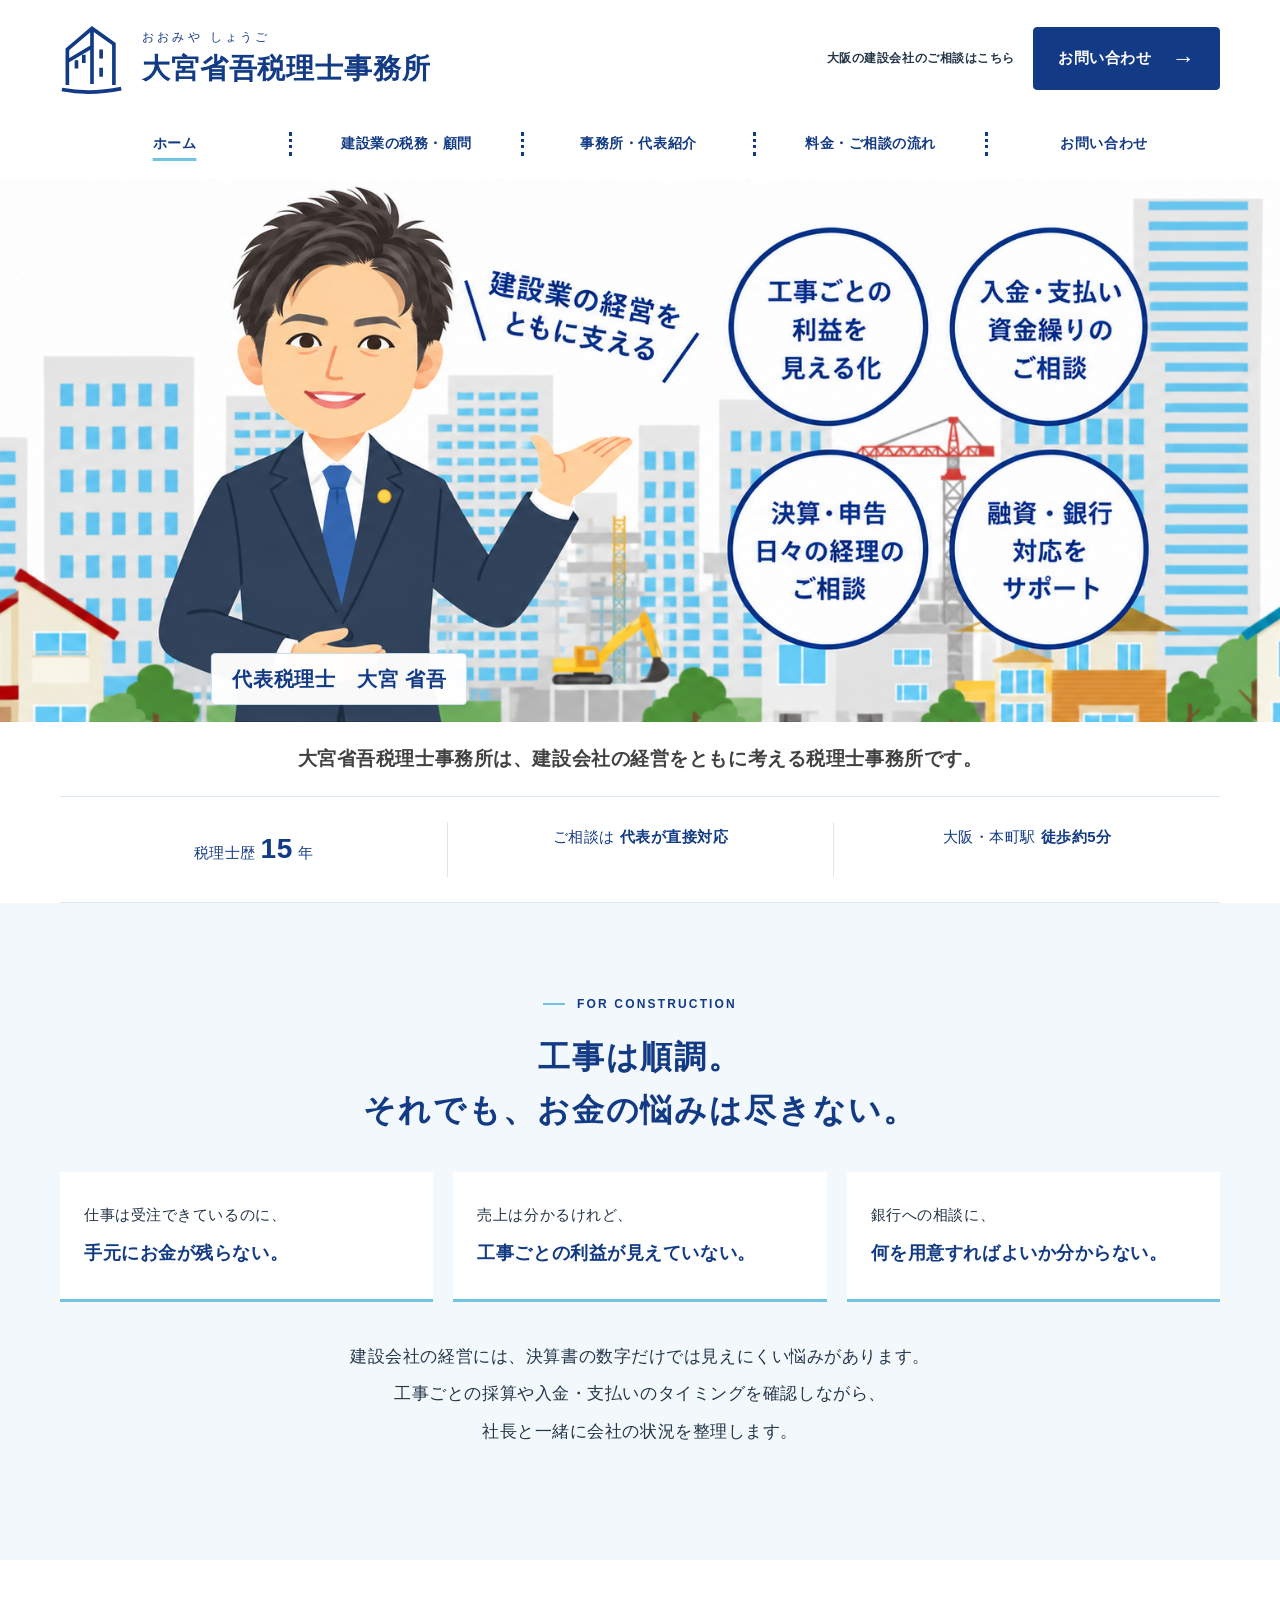
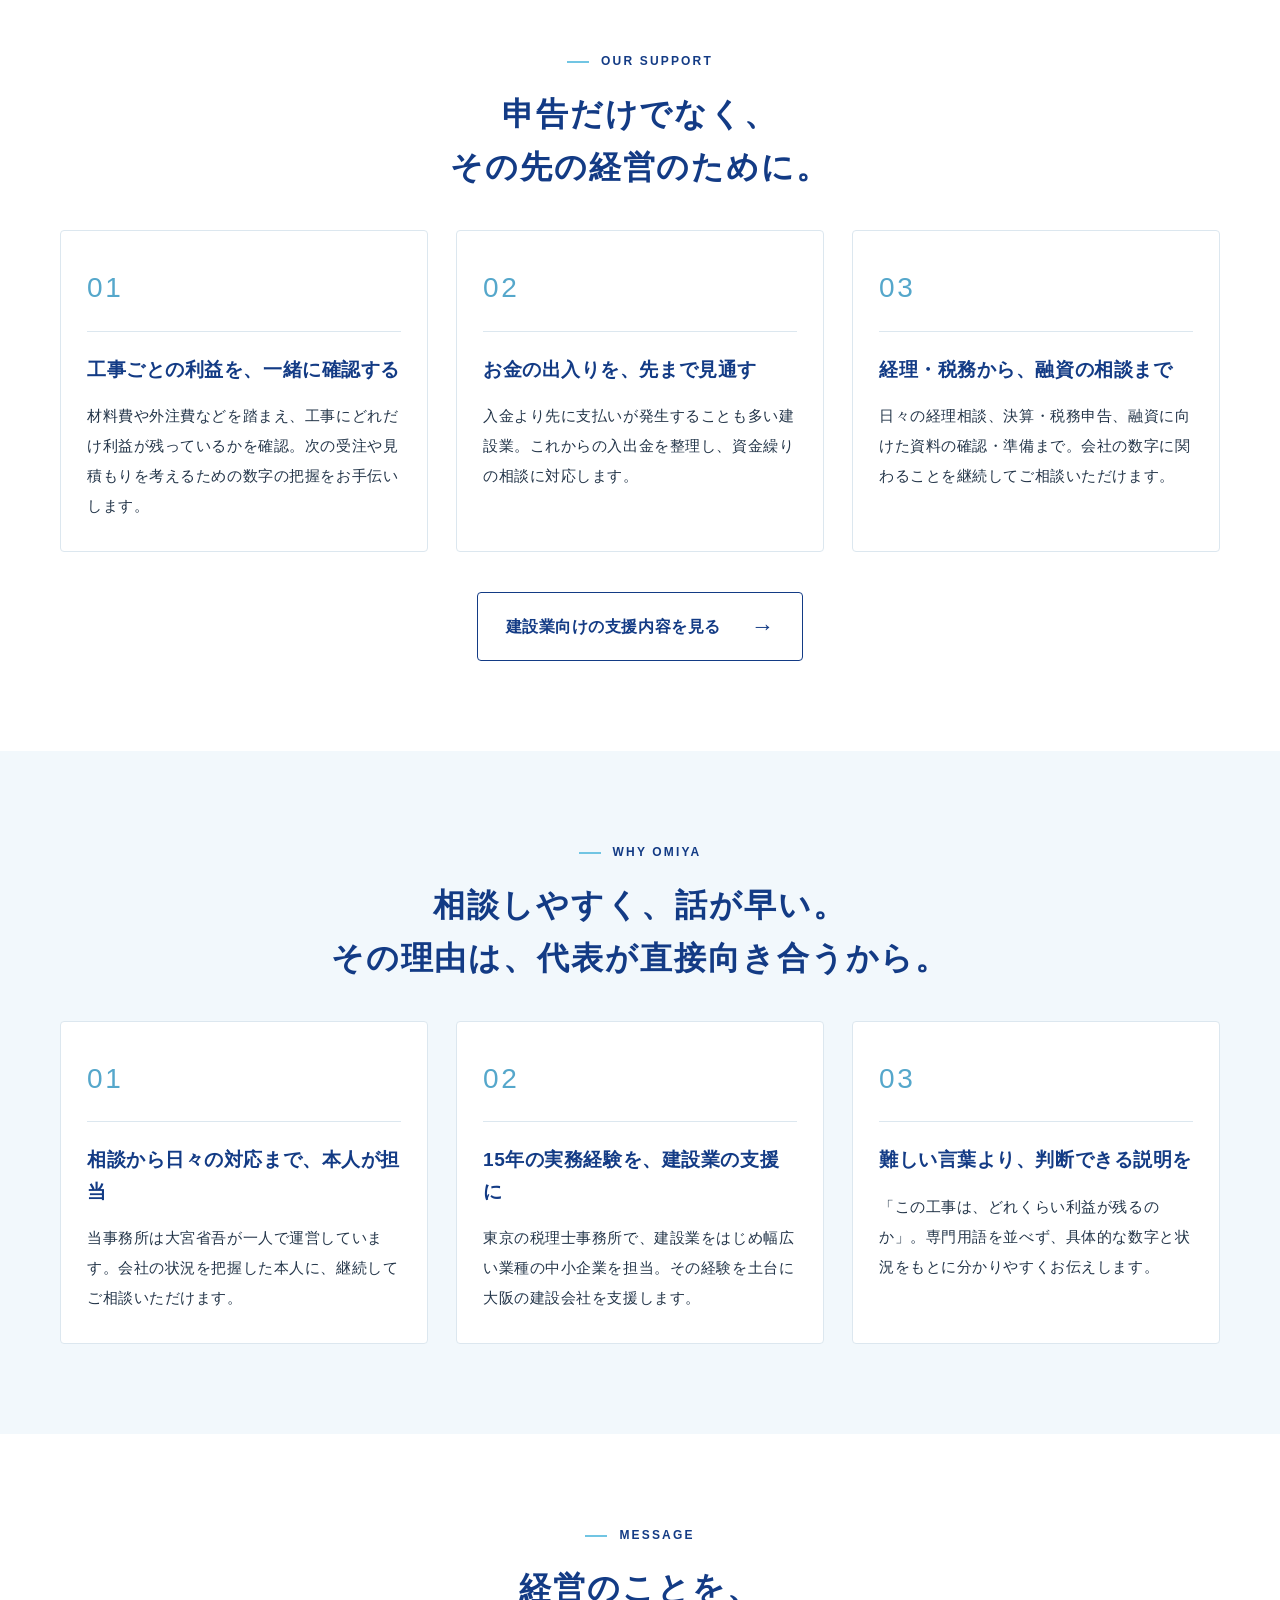
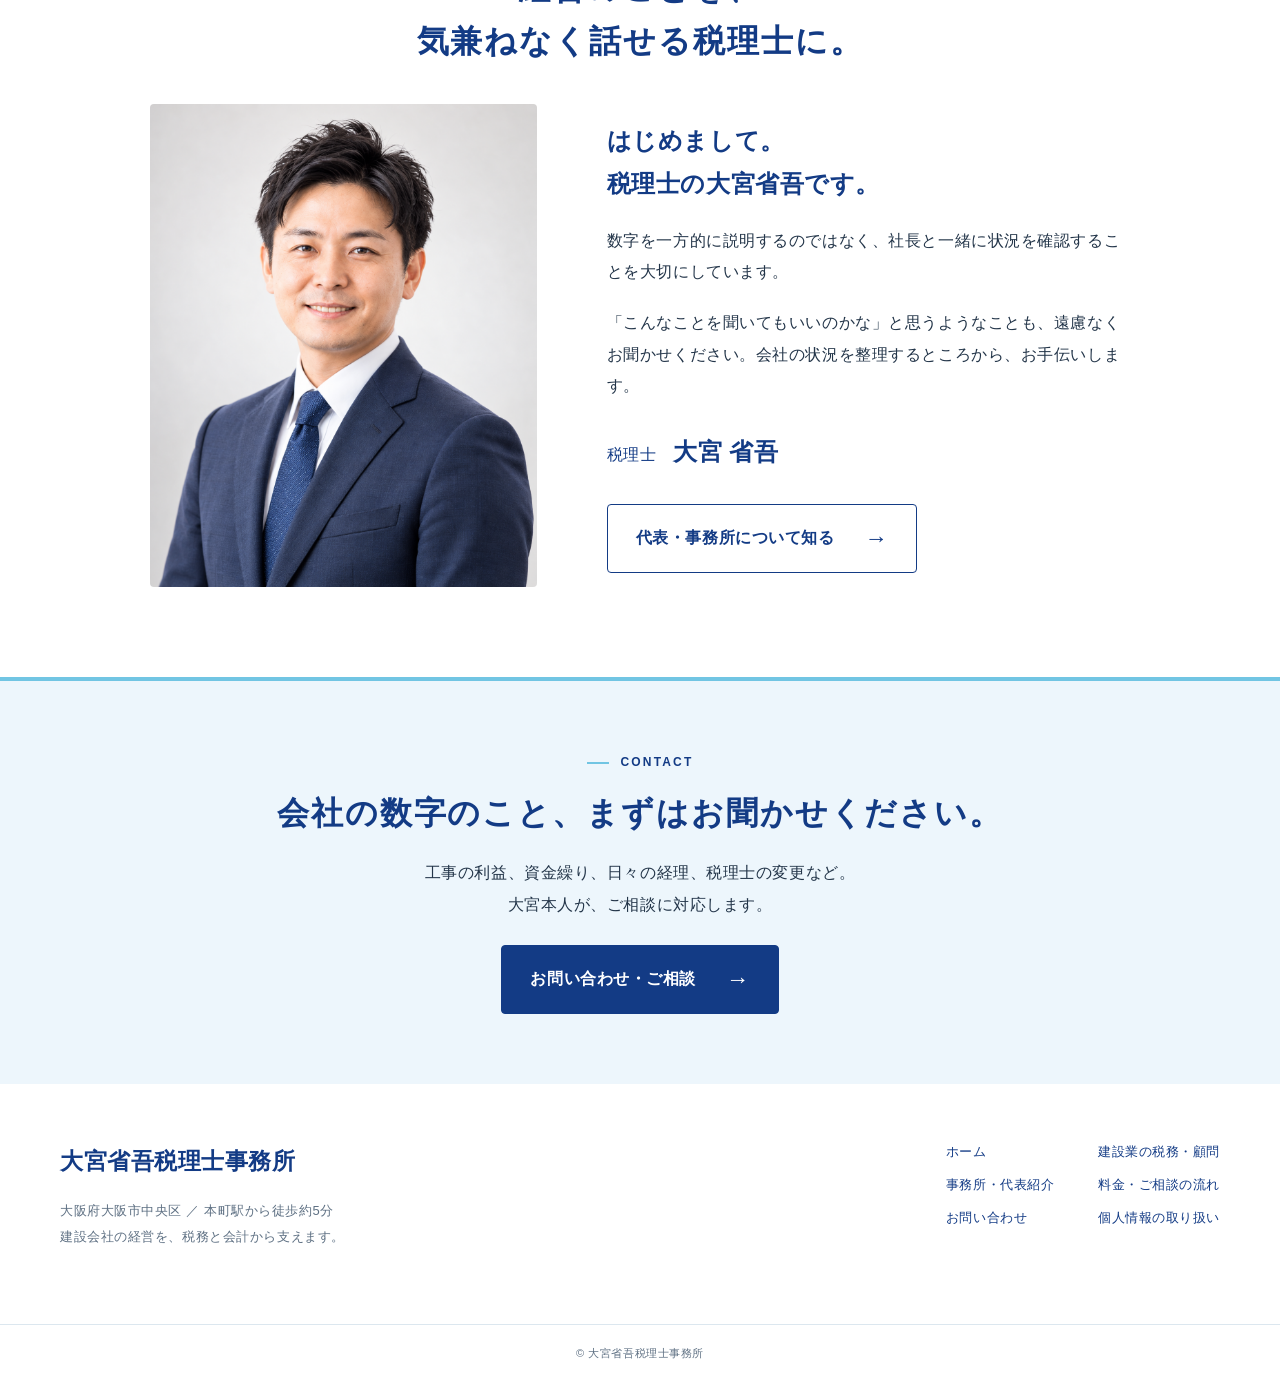
==== index.html @ 06304346 "Add files via upload" ====
<!doctype html><html lang="ja"><head><meta charset="utf-8"><meta name="viewport" content="width=device-width,initial-scale=1"><title>大阪・本町の建設業に特化した税理士｜大宮省吾税理士事務所</title><meta name="description" content="大阪市中央区・本町駅徒歩約5分。税理士・大宮省吾が、建設会社の決算申告、工事別利益管理、資金繰り、融資の相談に直接対応します。"><link rel="icon" href="assets/favicon.svg" type="image/svg+xml"><link rel="stylesheet" href="assets/style.css"><script src="assets/site.js" defer></script></head><body><a class="skip" href="#main">本文へ移動</a><header class="site-header"><div class="wrap head"><a class="brand" href="index.html"><svg viewBox="0 0 70 80" aria-hidden="true"><path d="M8 69V30L35 7l24 17v45M35 7v61M8 43l27-16M18 42v9m8-15v9m19-15v10m0 10v10M2 74q31 6 65-1" fill="none" stroke="currentColor" stroke-width="4"/></svg><span><small>おおみや しょうご</small><strong>大宮省吾税理士事務所</strong></span></a><div class="head-contact"><small>大阪の建設会社のご相談はこちら</small><a class="button " href="contact.html">お問い合わせ<span aria-hidden="true">→</span></a></div><button class="menu" aria-label="メニューを開く" aria-expanded="false" aria-controls="navigation">☰</button></div><nav id="navigation" class="wrap nav" aria-label="メインメニュー"><a href="index.html" aria-current=page>ホーム</a><a href="services.html" >建設業の税務・顧問</a><a href="about.html" >事務所・代表紹介</a><a href="fees.html" >料金・ご相談の流れ</a><a href="contact.html" >お問い合わせ</a></nav></header><main id="main"><section class="hero" aria-labelledby="hero-title"><h1 class="sr-only" id="hero-title">建設業の経営を、ともに支える。</h1><div class="hero-visual"><div class="hero-art" role="img" aria-label="大宮省吾の似顔絵と大阪の街並み。工事ごとの利益管理、資金繰り、決算申告、融資・銀行対応をサポート。"></div><p class="hero-name">代表税理士　大宮 省吾</p></div><p class="hero-caption">大宮省吾税理士事務所は、<br class="mobile">建設会社の経営をともに考える税理士事務所です。</p></section><div class="mobile-hero-action"><a class="button " href="contact.html">お問い合わせ・ご相談<span aria-hidden="true">→</span></a></div><div class="trust wrap"><span>税理士歴 <b>15</b> 年</span><span>ご相談は <strong>代表が直接対応</strong></span><span>大阪・本町駅 <strong>徒歩約5分</strong></span></div><section class="section pale"><div class="wrap"><p class="eyebrow">FOR CONSTRUCTION</p><h2>工事は順調。<br>それでも、<br class="mobile">お金の悩みは尽きない。</h2><div class="worries"><p>仕事は受注できているのに、<strong>手元にお金が残らない。</strong></p><p>売上は分かるけれど、<strong>工事ごとの利益が見えていない。</strong></p><p>銀行への相談に、<strong>何を用意すればよいか分からない。</strong></p></div><p class="lead center">建設会社の経営には、決算書の数字だけでは見えにくい悩みがあります。<br>工事ごとの採算や入金・支払いのタイミングを確認しながら、<br>社長と一緒に会社の状況を整理します。</p></div></section><section class="section "><div class="wrap"><p class="eyebrow">OUR SUPPORT</p><h2>申告だけでなく、<br>その先の経営のために。</h2><div class="cards"><article class="card"><span class="number">01</span><h3>工事ごとの利益を、一緒に確認する</h3><p>材料費や外注費などを踏まえ、工事にどれだけ利益が残っているかを確認。次の受注や見積もりを考えるための数字の把握をお手伝いします。</p></article><article class="card"><span class="number">02</span><h3>お金の出入りを、先まで見通す</h3><p>入金より先に支払いが発生することも多い建設業。これからの入出金を整理し、資金繰りの相談に対応します。</p></article><article class="card"><span class="number">03</span><h3>経理・税務から、融資の相談まで</h3><p>日々の経理相談、決算・税務申告、融資に向けた資料の確認・準備まで。会社の数字に関わることを継続してご相談いただけます。</p></article></div><div class="center space"><a class="button outline" href="services.html">建設業向けの支援内容を見る<span aria-hidden="true">→</span></a></div></div></section><section class="section pale"><div class="wrap"><p class="eyebrow">WHY OMIYA</p><h2>相談しやすく、話が早い。<br>その理由は、代表が直接向き合うから。</h2><div class="cards"><article class="card"><span class="number">01</span><h3>相談から日々の対応まで、本人が担当</h3><p>当事務所は大宮省吾が一人で運営しています。会社の状況を把握した本人に、継続してご相談いただけます。</p></article><article class="card"><span class="number">02</span><h3>15年の実務経験を、建設業の支援に</h3><p>東京の税理士事務所で、建設業をはじめ幅広い業種の中小企業を担当。その経験を土台に大阪の建設会社を支援します。</p></article><article class="card"><span class="number">03</span><h3>難しい言葉より、判断できる説明を</h3><p>「この工事は、どれくらい利益が残るのか」。専門用語を並べず、具体的な数字と状況をもとに分かりやすくお伝えします。</p></article></div></div></section><section class="section "><div class="wrap"><p class="eyebrow">MESSAGE</p><h2>経営のことを、<br>気兼ねなく話せる税理士に。</h2><div class="split"><img class="portrait" src="assets/representative.png" alt="税理士 大宮省吾の写真" loading="lazy"><div><p class="large">はじめまして。<br>税理士の大宮省吾です。</p><p>数字を一方的に説明するのではなく、社長と一緒に状況を確認することを大切にしています。</p><p>「こんなことを聞いてもいいのかな」と思うようなことも、遠慮なくお聞かせください。会社の状況を整理するところから、お手伝いします。</p><p class="signature">税理士　<strong>大宮 省吾</strong></p><a class="button outline" href="about.html">代表・事務所について知る<span aria-hidden="true">→</span></a></div></div></div></section><section class="cta"><div class="wrap"><p class="eyebrow">CONTACT</p><h2>会社の数字のこと、<br class="mobile">まずはお聞かせください。</h2><p>工事の利益、資金繰り、日々の経理、税理士の変更など。<br>大宮本人が、ご相談に対応します。</p><a class="button " href="contact.html">お問い合わせ・ご相談<span aria-hidden="true">→</span></a></div></section></main><footer><div class="wrap footer"><div><a class="footer-brand" href="index.html">大宮省吾税理士事務所</a><p>大阪府大阪市中央区 ／ 本町駅から徒歩約5分<br>建設会社の経営を、税務と会計から支えます。</p></div><div class="footer-links"><a href="index.html">ホーム</a><a href="services.html">建設業の税務・顧問</a><a href="about.html">事務所・代表紹介</a><a href="fees.html">料金・ご相談の流れ</a><a href="contact.html">お問い合わせ</a><a href="contact.html#privacy">個人情報の取り扱い</a></div></div><div class="copyright">© 大宮省吾税理士事務所</div></footer></body></html>
---- assets/style.css ----
:root{--navy:#133b85;--ink:#233549;--muted:#5e7083;--line:#dce7ef;--pale:#f2f8fc;--sky:#71c5e3;--white:#fff}*{box-sizing:border-box}html{scroll-behavior:smooth;scroll-padding-top:20px}body{margin:0;color:var(--ink);background:#fff;font-family:"Noto Sans JP","Hiragino Kaku Gothic ProN","Yu Gothic",Meiryo,sans-serif;font-size:16px;line-height:1.95;letter-spacing:.035em}a{color:var(--navy);text-underline-offset:5px}a,button,input,textarea,summary{touch-action:manipulation}button,input,textarea{font:inherit}button,a{ -webkit-tap-highlight-color:transparent}a:focus-visible,button:focus-visible,input:focus-visible,textarea:focus-visible,summary:focus-visible{outline:3px solid #d09d36;outline-offset:4px}a:hover{opacity:.8}button{cursor:pointer}h1,h2,h3,p{margin-top:0}h1,h2,h3{color:var(--navy);line-height:1.65}h2{font-size:32px;margin-bottom:36px;letter-spacing:.06em}h3{font-size:20px;margin-bottom:16px}p{margin-bottom:20px}img{max-width:100%;display:block}.wrap{max-width:1160px;margin:0 auto;width:calc(100% - 80px)}.narrow{max-width:800px;margin-left:auto;margin-right:auto}.site-header{background:white}.head{display:flex;align-items:center;justify-content:space-between;gap:24px;padding:22px 0}.brand{display:flex;align-items:center;gap:18px;color:var(--navy);text-decoration:none;white-space:nowrap;line-height:1.3}.brand svg{width:64px;height:73px}.brand small{font-size:12px;letter-spacing:.27em;display:block;margin-bottom:5px}.brand strong{font-size:28px;letter-spacing:.03em}.head-contact{display:flex;align-items:center;gap:18px}.head-contact>small{font-weight:bold;font-size:12px}.button{display:inline-flex;align-items:center;justify-content:center;gap:30px;padding:15px 28px;background:var(--navy);color:#fff;text-decoration:none;font-weight:700;border:1px solid var(--navy);border-radius:4px;font-size:16px;line-height:1.6;transition:background .2s,transform .2s;max-width:100%}.button:hover{background:#20539c;color:white;opacity:1;transform:translateY(-2px)}.button span{font-weight:400;font-size:23px}.button.outline{color:var(--navy);background:white}.button.outline:hover{background:var(--pale)}.head .button{padding:12px 24px;gap:20px;font-size:15px}.nav{display:grid;grid-template-columns:repeat(5,1fr);padding:15px 0 23px}.nav a{text-align:center;font-weight:700;font-size:14px;text-decoration:none;padding:0 10px;border-right:3px dotted var(--navy);line-height:1.7}.nav a:last-child{border:0}.nav a[aria-current]{text-decoration:underline;text-decoration-color:var(--sky);text-decoration-thickness:3px;text-underline-offset:10px}.menu{display:none}.hero{max-width:1556px;margin:0 auto}.hero-art{aspect-ratio:1556/660;background:url('keyvisual.png') no-repeat;background-size:100% auto;background-position:center 64.1%}.hero-caption{font-weight:700;text-align:center;padding:20px 24px;margin:0;font-size:19px;color:#414141;line-height:1.8}.trust{display:grid;grid-template-columns:repeat(3,1fr);text-align:center;padding:25px 0;border-top:1px solid var(--line);border-bottom:1px solid var(--line);color:var(--navy);font-size:15px}.trust span+span{border-left:1px solid var(--line)}.trust b{font-size:28px}.section{padding:90px 0}.section>.wrap>.eyebrow,.section>.wrap>h2{text-align:center}.eyebrow{color:var(--navy);font-size:12px;letter-spacing:.18em;font-weight:bold;margin:0 0 15px;display:block}.eyebrow:before{content:'';display:inline-block;width:22px;height:2px;background:var(--sky);vertical-align:middle;margin-right:12px}.pale{background:var(--pale)}.center{text-align:center}.space{margin-top:40px}.lead{font-size:17px;line-height:2.2}.worries{display:grid;grid-template-columns:repeat(3,1fr);gap:20px;margin:36px 0}.worries p{background:white;border-bottom:3px solid var(--sky);padding:28px 24px;margin:0;font-size:15px}.worries strong{display:block;color:var(--navy);font-size:18px;margin-top:6px}.cards{display:grid;grid-template-columns:repeat(3,1fr);gap:28px}.card{padding:30px 26px;background:white;border:1px solid var(--line);border-radius:4px}.number{display:block;color:#55a7cb;letter-spacing:.1em;font-size:28px;font-weight:500;border-bottom:1px solid var(--line);padding-bottom:15px;margin-bottom:22px}.card h3{font-size:19px}.card p{font-size:15px;margin:0;line-height:2}.split{display:grid;grid-template-columns:.85fr 1.15fr;gap:70px;align-items:center;max-width:980px;margin:auto}.portrait{width:100%;max-height:500px;object-fit:cover;object-position:center 30%;border-radius:4px}.split .large{font-size:24px;color:var(--navy);font-weight:700;line-height:1.8}.signature{color:var(--navy);margin:28px 0}.signature strong{font-size:24px}.signature small{display:block;font-size:12px;letter-spacing:.2em}.cta{padding:70px 0;text-align:center;background:#edf6fc;border-top:4px solid var(--sky)}.cta h2{margin-bottom:18px}.cta p{margin-bottom:25px}.cta .eyebrow{margin-bottom:12px}footer{background:#fff}.footer{display:flex;justify-content:space-between;gap:50px;padding:55px 0}.footer-brand{font-size:23px;text-decoration:none;font-weight:700}.footer p{font-size:13px;color:var(--muted);margin-top:15px}.footer-links{display:grid;grid-template-columns:1fr 1fr;gap:8px 30px;align-content:start;font-size:13px}.footer-links a{text-decoration:none}.copyright{text-align:center;font-size:11px;color:var(--muted);border-top:1px solid var(--line);padding:18px}.page-title{background:var(--pale);padding:65px 0 60px;border-bottom:1px solid var(--line);position:relative;overflow:hidden}.page-title:after{content:'';position:absolute;width:250px;height:250px;border:35px solid #e4f1f9;right:-50px;bottom:-130px;transform:rotate(30deg);pointer-events:none}.page-title h1{font-size:39px;margin:0 0 22px}.page-title p:last-child{font-size:16px;position:relative;z-index:1;margin-bottom:0}.service{display:grid;grid-template-columns:.8fr 1.6fr;gap:60px;padding:45px 0;border-bottom:1px solid var(--line)}.service:first-child{padding-top:0}.service-side span{font-size:30px;color:#62afcf}.service-side h2{font-size:22px;margin-top:10px}.service h3{font-size:23px}.service p{margin:0}.about-split{align-items:start;grid-template-columns:.8fr 1.3fr;gap:60px;max-width:none}.about-split .portrait{max-height:none}.about-split .signature{text-align:center}blockquote{margin:28px 0;padding:20px 25px;border-left:3px solid var(--sky);background:var(--pale);color:var(--navy);font-weight:bold}.timeline{list-style:none;margin:0 auto;padding:0;max-width:800px}.timeline li{border-left:2px solid #abd4e8;position:relative;padding:0 0 28px 30px}.timeline li:before{content:'';width:12px;height:12px;border-radius:50%;background:var(--navy);position:absolute;left:-7px;top:10px}.timeline li:last-child{padding-bottom:0}.info{display:grid;grid-template-columns:180px 1fr;margin:0 auto;max-width:900px;border-top:1px solid var(--line)}.info dt,.info dd{margin:0;padding:20px 24px;border-bottom:1px solid var(--line)}.info dt{background:var(--pale);color:var(--navy);font-weight:bold}.notice{border:1px solid #bad8eb;border-left:4px solid var(--sky);padding:22px 25px;margin:30px 0;color:var(--navy);background:#f7fbfe}.notice p{font-size:14px;margin:10px 0 0}.check-list{list-style:none;padding:0}.check-list li{padding:8px 0 8px 28px;position:relative}.check-list li:before{content:'✓';color:#3889b8;position:absolute;left:0}.steps{list-style:none;padding:0;max-width:900px;margin:0 auto}.steps li{display:flex;align-items:start;gap:36px;padding:28px 0;border-bottom:1px solid #d8e5ee}.steps li>span{background:var(--navy);color:white;white-space:nowrap;font-size:13px;padding:8px 15px;border-radius:3px}.steps h3{margin:3px 0 12px}.steps p{margin:0}.faq{max-width:900px;margin:0 auto}.faq details{border-bottom:1px solid var(--line)}.faq summary{padding:24px 40px 24px 38px;position:relative;font-weight:bold;color:var(--navy);cursor:pointer;list-style:none}.faq summary::-webkit-details-marker{display:none}.faq summary:before{content:'Q';position:absolute;left:0;color:#4b9cbe;font-size:22px;line-height:1.4}.faq summary:after{content:'＋';position:absolute;right:10px}.faq details[open] summary:after{content:'−'}.faq details p{padding:0 38px 22px;margin:0}.field{padding:25px 0;border:0;border-bottom:1px solid var(--line);margin:0;min-width:0}.field>label,.field legend{display:block;font-weight:700;color:var(--navy);margin-bottom:12px}.field legend{padding-top:25px;float:left;width:100%}.field legend+.choices{clear:both}.required,.optional{font-size:10px;letter-spacing:.05em;padding:3px 7px;margin-left:10px;vertical-align:middle;border-radius:2px}.required{background:var(--navy);color:#fff}.optional{background:#edf1f5;color:var(--muted)}.field small{font-weight:400;font-size:12px;margin-left:12px}.field input:not([type=checkbox]):not([type=radio]),textarea{width:100%;padding:13px 15px;border:1px solid #bacbd9;border-radius:3px;background:#fcfdff;color:var(--ink)}textarea{resize:vertical}.choices{display:grid;grid-template-columns:1fr 1fr;gap:12px}.choices label{font-size:15px;display:flex;align-items:baseline;gap:8px}.choices input,.consent input{accent-color:var(--navy);width:17px;height:17px;flex-shrink:0}.inline{grid-template-columns:repeat(3,1fr)}.consent{margin:30px 0 38px;font-size:14px}.consent label{display:flex;align-items:center;gap:8px;margin-top:25px;flex-wrap:wrap}.privacy{border-top:1px solid var(--line);margin-top:80px;padding-top:40px}.privacy h2{font-size:22px}.privacy p{font-size:14px}.confirmation .info{grid-template-columns:170px 1fr;margin:30px 0}.confirmation dd{overflow-wrap:anywhere;white-space:pre-wrap}.error{color:#a62929;font-size:14px}.mobile{display:none}.sr-only{position:absolute;width:1px;height:1px;padding:0;margin:-1px;overflow:hidden;clip:rect(0,0,0,0);white-space:nowrap;border:0}.skip{position:fixed;top:-60px;left:10px;background:var(--navy);color:white;padding:10px;z-index:100}.skip:focus{top:10px}[hidden]{display:none!important}
@media(min-width:1500px){.hero{border-left:1px solid #f1f4f7;border-right:1px solid #f1f4f7}}@media(max-width:1100px){.head-contact>small{display:none}.brand strong{font-size:24px}.head{gap:15px}.cards{gap:18px}.card{padding:25px 20px}.worries{gap:16px}.split{gap:35px}.hero-caption{font-size:17px}.head .button{font-size:14px;padding:10px 20px}.service{gap:35px}.about-split{gap:35px}}
@media(max-width:760px){body{font-size:15px;line-height:1.95}.wrap{width:calc(100% - 36px)}.head{padding:17px 0;gap:10px}.brand{gap:10px}.brand svg{width:37px;height:44px}.brand strong{font-size:clamp(16px,4.5vw,22px);letter-spacing:0}.brand small{font-size:9px;margin-bottom:3px;letter-spacing:.18em}.head-contact{display:none}.menu{display:block;background:none;border:1px solid var(--line);color:var(--navy);font-size:23px;line-height:1;padding:10px;border-radius:3px}.nav{display:none;padding:0 0 18px;grid-template-columns:1fr;gap:0}.nav.open{display:grid}.nav a{padding:13px 8px;border:0;border-top:1px solid var(--line);font-size:14px;text-align:left}.nav a[aria-current]{text-underline-offset:5px}.hero-art{aspect-ratio:1556/680;background-position:center 68%;background-size:100% auto}.hero-caption{padding:16px 18px;font-size:14px;line-height:1.9}.trust{font-size:10px;padding:15px 0;letter-spacing:0;width:calc(100% - 30px)}.trust span{padding:0 5px}.trust span strong{display:block;font-size:11px}.trust b{font-size:21px}.section{padding:55px 0}h2{font-size:25px;margin-bottom:27px}.eyebrow{font-size:10px;margin-bottom:12px}.lead{font-size:15px;line-height:2.1}.cards,.worries{grid-template-columns:1fr;gap:16px}.worries{margin:25px 0}.worries p{padding:18px 22px;font-size:14px}.worries strong{font-size:17px}.card{padding:24px}.card .number{font-size:22px;margin-bottom:16px;padding-bottom:10px}.card h3{font-size:18px}.card p{font-size:14px}.split,.about-split{grid-template-columns:1fr;gap:28px}.portrait{max-height:420px;max-width:340px;margin:auto;object-position:center 25%}.split .large{font-size:22px}.signature{margin:20px 0}.about-split .portrait{max-height:450px;max-width:330px}.cta{padding:50px 0}.cta h2{font-size:24px}.cta p{font-size:14px}.button{font-size:14px;padding:14px 22px;gap:25px}.footer{flex-direction:column;padding:40px 0;gap:22px}.footer-brand{font-size:20px}.footer p{font-size:12px}.footer-links{font-size:12px;gap:10px 18px}.page-title{padding:42px 0}.page-title h1{font-size:28px;line-height:1.7}.page-title p:last-child{font-size:14px}.page-title br:not(.mobile){display:none}.service{grid-template-columns:1fr;gap:12px;padding:30px 0}.service-side{display:flex;align-items:baseline;gap:18px}.service-side span{font-size:25px}.service-side h2{font-size:20px;margin:0}.service h3{font-size:18px}.service p{font-size:14px}.steps li{gap:18px}.steps li>span{font-size:10px;padding:7px 10px}.steps h3{font-size:18px}.steps p{font-size:14px}.info{grid-template-columns:100px 1fr;font-size:13px}.info dt,.info dd{padding:16px 12px}.notice{padding:18px}.notice strong{font-size:15px}.faq summary{font-size:14px;padding:20px 28px}.faq summary:before{font-size:18px}.faq summary:after{right:0}.faq details p{font-size:14px;padding:0 20px 20px}.choices,.inline{grid-template-columns:1fr}.choices label{font-size:14px}.field input:not([type=checkbox]):not([type=radio]),textarea{font-size:16px}.consent{font-size:13px}.confirmation .info{grid-template-columns:105px 1fr}.mobile{display:block}br.mobile{display:initial}.section .center br:not(.mobile){display:none}}@media(prefers-reduced-motion:reduce){html{scroll-behavior:auto}*{transition:none!important}}
.page-title>.wrap{position:relative;z-index:1}.page-title:after{z-index:0}h2{text-wrap:balance}.mobile-hero-action{display:none}@media(max-width:760px){.mobile-hero-action{display:block;text-align:center;padding:0 18px 20px}.mobile-hero-action .button{width:100%;max-width:340px}.page-title h1{font-size:27px}}
.hero-visual{position:relative}.hero-name{position:absolute;left:26.5%;bottom:3%;transform:translateX(-50%);margin:0;padding:9px 20px;color:var(--navy);background:rgba(255,255,255,.97);border:1px solid #cbdce9;border-radius:4px;box-shadow:0 3px 10px rgba(19,59,133,.08);font-size:clamp(10px,1.55vw,24px);font-weight:700;line-height:1.65;white-space:nowrap;letter-spacing:.04em}@media(max-width:760px){.hero-name{padding:4px 7px;border-radius:3px;bottom:2%;font-size:clamp(9px,2.4vw,17px)}}
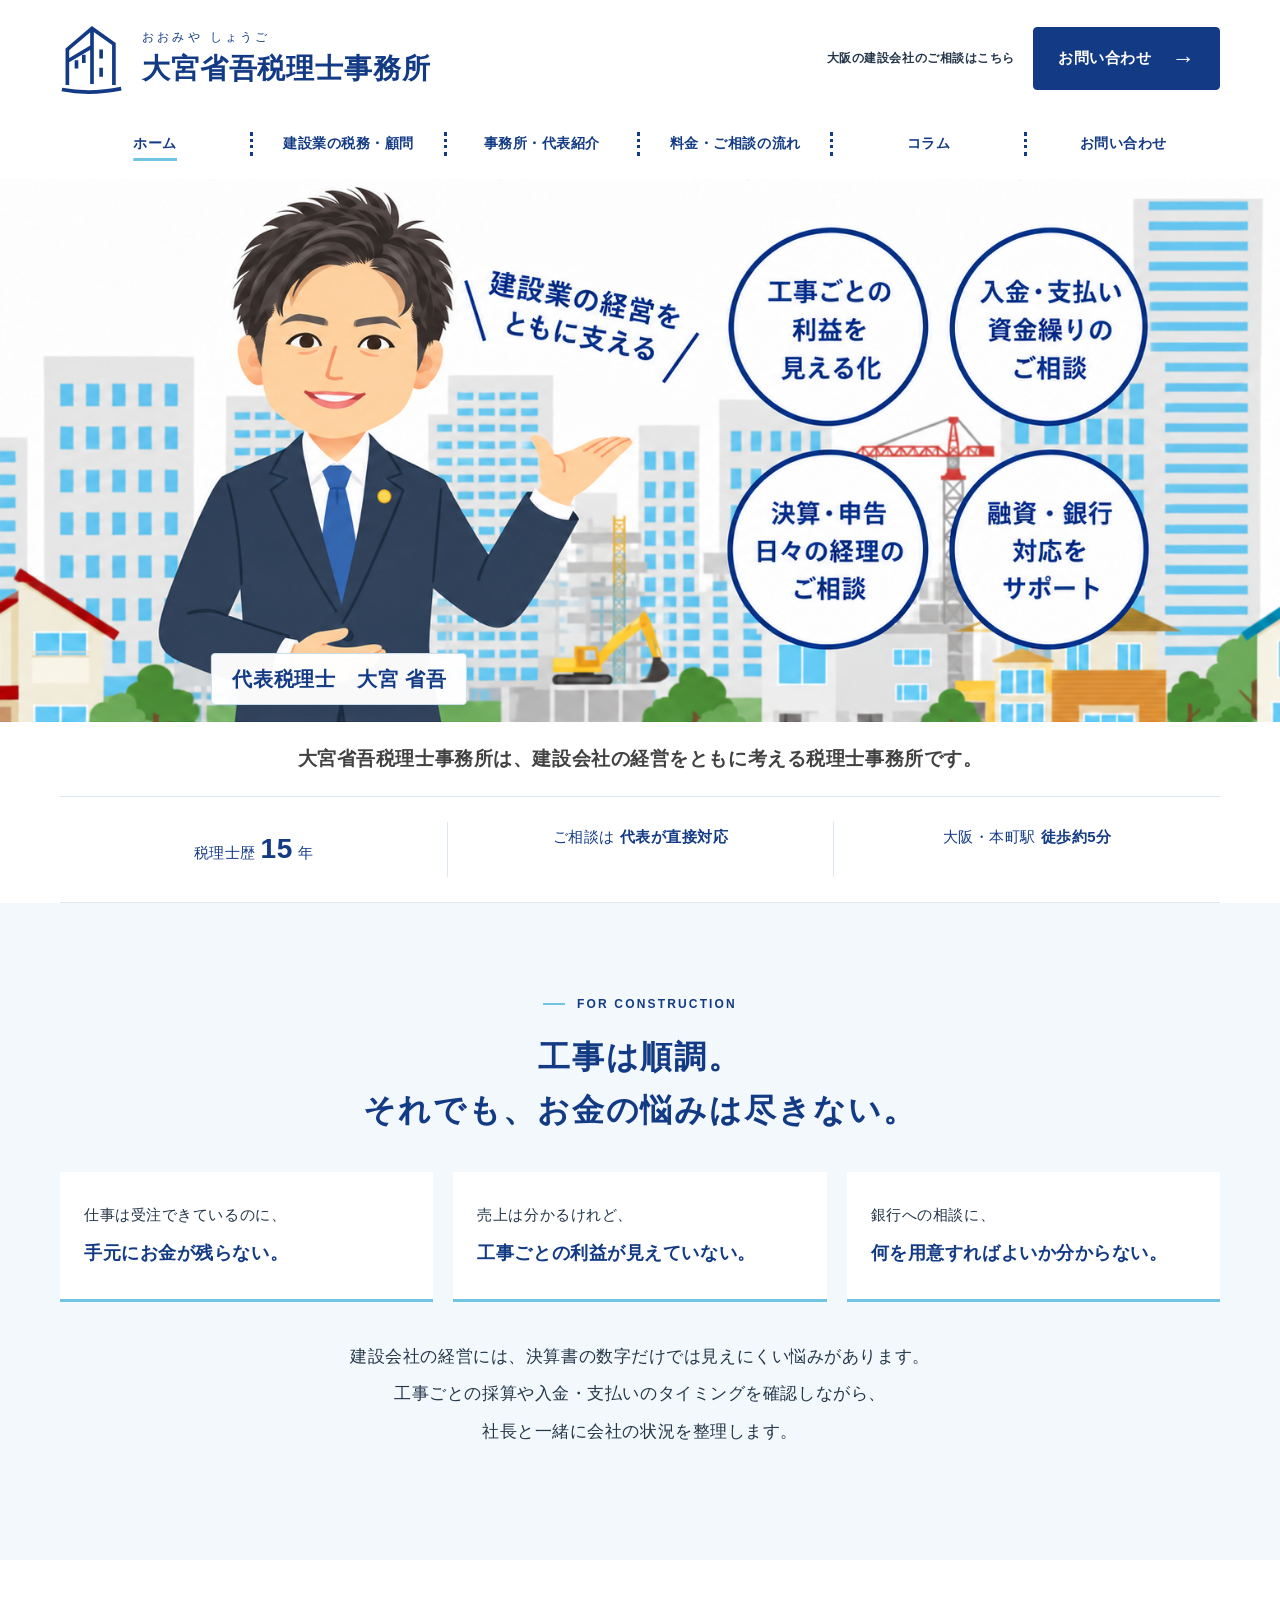
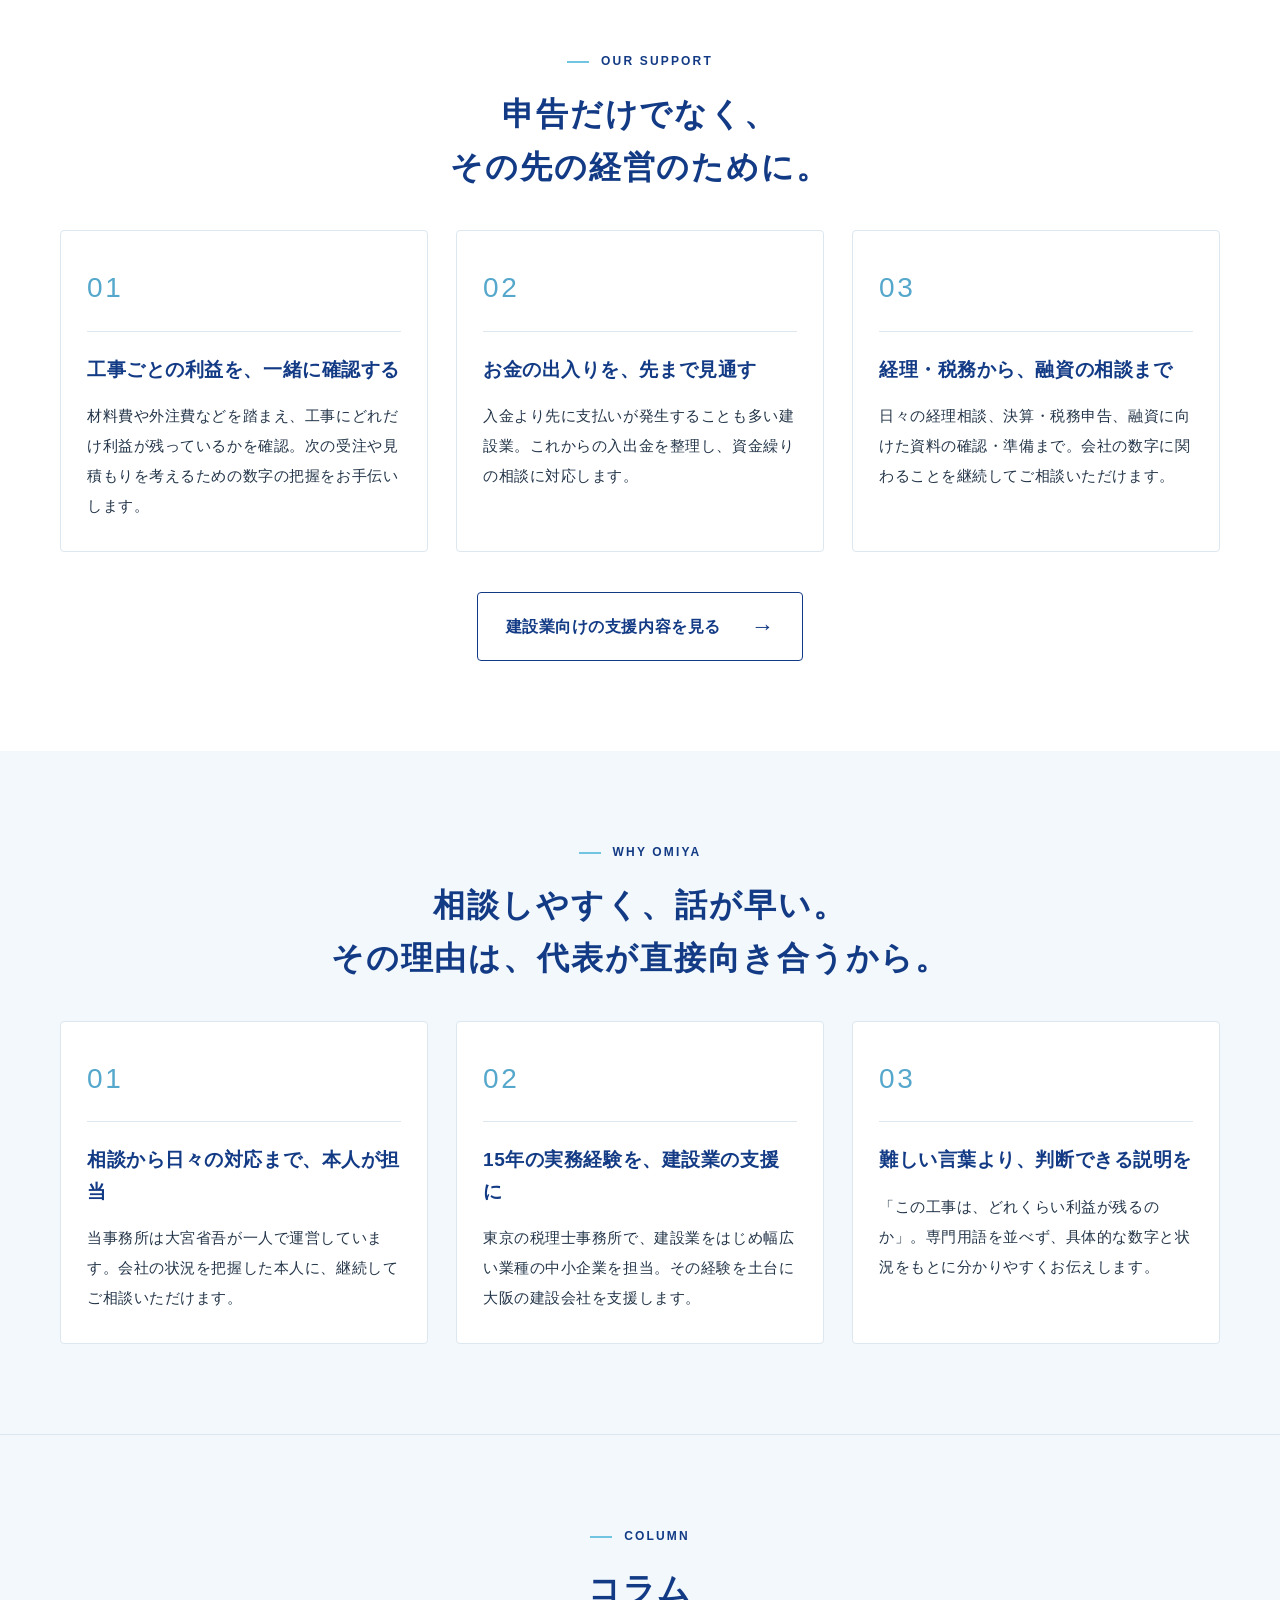
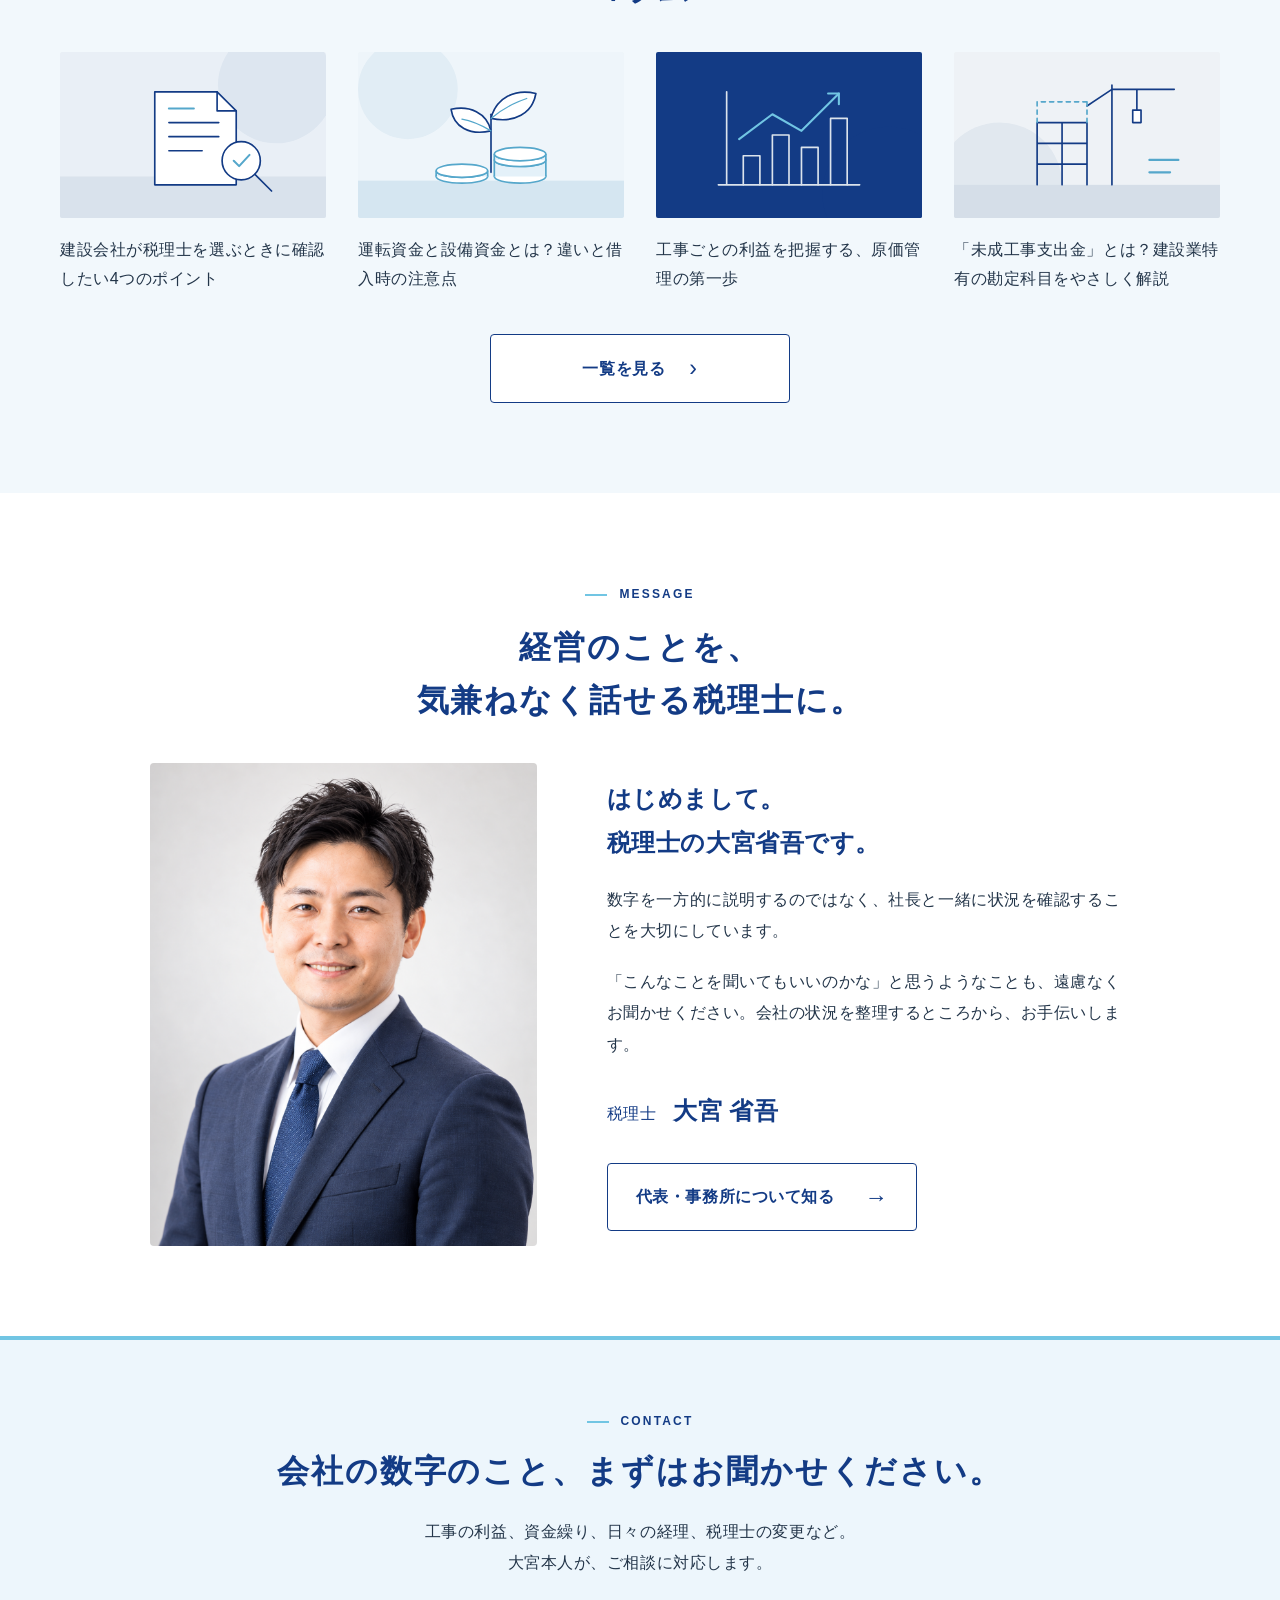
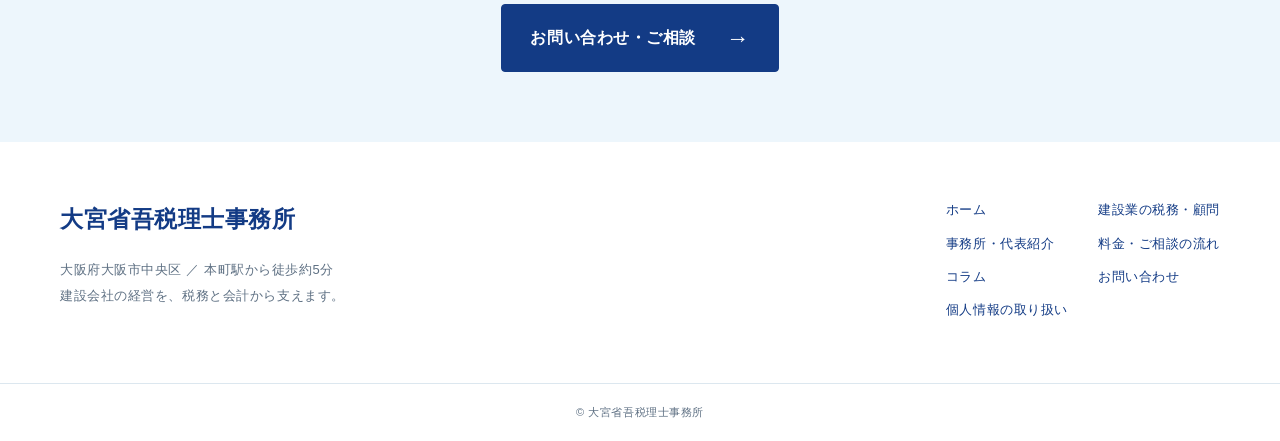
==== commit e6b6a742: "コラムを追加し、トップとナビから記事へ誘導できるようにする 建設会社向けの税務・資金繰りの情報を発信する場を設けるため、 コラム一覧と記事4本を追加し、グローバルナビ・フッター・トップページに導線を置" ====
--- a/index.html
+++ b/index.html
@@ -1 +1 @@
-<!doctype html><html lang="ja"><head><meta charset="utf-8"><meta name="viewport" content="width=device-width,initial-scale=1"><title>大阪・本町の建設業に特化した税理士｜大宮省吾税理士事務所</title><meta name="description" content="大阪市中央区・本町駅徒歩約5分。税理士・大宮省吾が、建設会社の決算申告、工事別利益管理、資金繰り、融資の相談に直接対応します。"><link rel="icon" href="assets/favicon.svg" type="image/svg+xml"><link rel="stylesheet" href="assets/style.css"><script src="assets/site.js" defer></script></head><body><a class="skip" href="#main">本文へ移動</a><header class="site-header"><div class="wrap head"><a class="brand" href="index.html"><svg viewBox="0 0 70 80" aria-hidden="true"><path d="M8 69V30L35 7l24 17v45M35 7v61M8 43l27-16M18 42v9m8-15v9m19-15v10m0 10v10M2 74q31 6 65-1" fill="none" stroke="currentColor" stroke-width="4"/></svg><span><small>おおみや しょうご</small><strong>大宮省吾税理士事務所</strong></span></a><div class="head-contact"><small>大阪の建設会社のご相談はこちら</small><a class="button " href="contact.html">お問い合わせ<span aria-hidden="true">→</span></a></div><button class="menu" aria-label="メニューを開く" aria-expanded="false" aria-controls="navigation">☰</button></div><nav id="navigation" class="wrap nav" aria-label="メインメニュー"><a href="index.html" aria-current=page>ホーム</a><a href="services.html" >建設業の税務・顧問</a><a href="about.html" >事務所・代表紹介</a><a href="fees.html" >料金・ご相談の流れ</a><a href="contact.html" >お問い合わせ</a></nav></header><main id="main"><section class="hero" aria-labelledby="hero-title"><h1 class="sr-only" id="hero-title">建設業の経営を、ともに支える。</h1><div class="hero-visual"><div class="hero-art" role="img" aria-label="大宮省吾の似顔絵と大阪の街並み。工事ごとの利益管理、資金繰り、決算申告、融資・銀行対応をサポート。"></div><p class="hero-name">代表税理士　大宮 省吾</p></div><p class="hero-caption">大宮省吾税理士事務所は、<br class="mobile">建設会社の経営をともに考える税理士事務所です。</p></section><div class="mobile-hero-action"><a class="button " href="contact.html">お問い合わせ・ご相談<span aria-hidden="true">→</span></a></div><div class="trust wrap"><span>税理士歴 <b>15</b> 年</span><span>ご相談は <strong>代表が直接対応</strong></span><span>大阪・本町駅 <strong>徒歩約5分</strong></span></div><section class="section pale"><div class="wrap"><p class="eyebrow">FOR CONSTRUCTION</p><h2>工事は順調。<br>それでも、<br class="mobile">お金の悩みは尽きない。</h2><div class="worries"><p>仕事は受注できているのに、<strong>手元にお金が残らない。</strong></p><p>売上は分かるけれど、<strong>工事ごとの利益が見えていない。</strong></p><p>銀行への相談に、<strong>何を用意すればよいか分からない。</strong></p></div><p class="lead center">建設会社の経営には、決算書の数字だけでは見えにくい悩みがあります。<br>工事ごとの採算や入金・支払いのタイミングを確認しながら、<br>社長と一緒に会社の状況を整理します。</p></div></section><section class="section "><div class="wrap"><p class="eyebrow">OUR SUPPORT</p><h2>申告だけでなく、<br>その先の経営のために。</h2><div class="cards"><article class="card"><span class="number">01</span><h3>工事ごとの利益を、一緒に確認する</h3><p>材料費や外注費などを踏まえ、工事にどれだけ利益が残っているかを確認。次の受注や見積もりを考えるための数字の把握をお手伝いします。</p></article><article class="card"><span class="number">02</span><h3>お金の出入りを、先まで見通す</h3><p>入金より先に支払いが発生することも多い建設業。これからの入出金を整理し、資金繰りの相談に対応します。</p></article><article class="card"><span class="number">03</span><h3>経理・税務から、融資の相談まで</h3><p>日々の経理相談、決算・税務申告、融資に向けた資料の確認・準備まで。会社の数字に関わることを継続してご相談いただけます。</p></article></div><div class="center space"><a class="button outline" href="services.html">建設業向けの支援内容を見る<span aria-hidden="true">→</span></a></div></div></section><section class="section pale"><div class="wrap"><p class="eyebrow">WHY OMIYA</p><h2>相談しやすく、話が早い。<br>その理由は、代表が直接向き合うから。</h2><div class="cards"><article class="card"><span class="number">01</span><h3>相談から日々の対応まで、本人が担当</h3><p>当事務所は大宮省吾が一人で運営しています。会社の状況を把握した本人に、継続してご相談いただけます。</p></article><article class="card"><span class="number">02</span><h3>15年の実務経験を、建設業の支援に</h3><p>東京の税理士事務所で、建設業をはじめ幅広い業種の中小企業を担当。その経験を土台に大阪の建設会社を支援します。</p></article><article class="card"><span class="number">03</span><h3>難しい言葉より、判断できる説明を</h3><p>「この工事は、どれくらい利益が残るのか」。専門用語を並べず、具体的な数字と状況をもとに分かりやすくお伝えします。</p></article></div></div></section><section class="section "><div class="wrap"><p class="eyebrow">MESSAGE</p><h2>経営のことを、<br>気兼ねなく話せる税理士に。</h2><div class="split"><img class="portrait" src="assets/representative.png" alt="税理士 大宮省吾の写真" loading="lazy"><div><p class="large">はじめまして。<br>税理士の大宮省吾です。</p><p>数字を一方的に説明するのではなく、社長と一緒に状況を確認することを大切にしています。</p><p>「こんなことを聞いてもいいのかな」と思うようなことも、遠慮なくお聞かせください。会社の状況を整理するところから、お手伝いします。</p><p class="signature">税理士　<strong>大宮 省吾</strong></p><a class="button outline" href="about.html">代表・事務所について知る<span aria-hidden="true">→</span></a></div></div></div></section><section class="cta"><div class="wrap"><p class="eyebrow">CONTACT</p><h2>会社の数字のこと、<br class="mobile">まずはお聞かせください。</h2><p>工事の利益、資金繰り、日々の経理、税理士の変更など。<br>大宮本人が、ご相談に対応します。</p><a class="button " href="contact.html">お問い合わせ・ご相談<span aria-hidden="true">→</span></a></div></section></main><footer><div class="wrap footer"><div><a class="footer-brand" href="index.html">大宮省吾税理士事務所</a><p>大阪府大阪市中央区 ／ 本町駅から徒歩約5分<br>建設会社の経営を、税務と会計から支えます。</p></div><div class="footer-links"><a href="index.html">ホーム</a><a href="services.html">建設業の税務・顧問</a><a href="about.html">事務所・代表紹介</a><a href="fees.html">料金・ご相談の流れ</a><a href="contact.html">お問い合わせ</a><a href="contact.html#privacy">個人情報の取り扱い</a></div></div><div class="copyright">© 大宮省吾税理士事務所</div></footer></body></html>+<!doctype html><html lang="ja"><head><meta charset="utf-8"><meta name="viewport" content="width=device-width,initial-scale=1"><title>大阪・本町の建設業に特化した税理士｜大宮省吾税理士事務所</title><meta name="description" content="大阪市中央区・本町駅徒歩約5分。税理士・大宮省吾が、建設会社の決算申告、工事別利益管理、資金繰り、融資の相談に直接対応します。"><link rel="icon" href="assets/favicon.svg" type="image/svg+xml"><link rel="stylesheet" href="assets/style.css"><script src="assets/site.js" defer></script></head><body><a class="skip" href="#main">本文へ移動</a><header class="site-header"><div class="wrap head"><a class="brand" href="index.html"><svg viewBox="0 0 70 80" aria-hidden="true"><path d="M8 69V30L35 7l24 17v45M35 7v61M8 43l27-16M18 42v9m8-15v9m19-15v10m0 10v10M2 74q31 6 65-1" fill="none" stroke="currentColor" stroke-width="4"/></svg><span><small>おおみや しょうご</small><strong>大宮省吾税理士事務所</strong></span></a><div class="head-contact"><small>大阪の建設会社のご相談はこちら</small><a class="button " href="contact.html">お問い合わせ<span aria-hidden="true">→</span></a></div><button class="menu" aria-label="メニューを開く" aria-expanded="false" aria-controls="navigation">☰</button></div><nav id="navigation" class="wrap nav" aria-label="メインメニュー"><a href="index.html" aria-current=page>ホーム</a><a href="services.html" >建設業の税務・顧問</a><a href="about.html" >事務所・代表紹介</a><a href="fees.html" >料金・ご相談の流れ</a><a href="column.html" >コラム</a><a href="contact.html" >お問い合わせ</a></nav></header><main id="main"><section class="hero" aria-labelledby="hero-title"><h1 class="sr-only" id="hero-title">建設業の経営を、ともに支える。</h1><div class="hero-visual"><div class="hero-art" role="img" aria-label="大宮省吾の似顔絵と大阪の街並み。工事ごとの利益管理、資金繰り、決算申告、融資・銀行対応をサポート。"></div><p class="hero-name">代表税理士　大宮 省吾</p></div><p class="hero-caption">大宮省吾税理士事務所は、<br class="mobile">建設会社の経営をともに考える税理士事務所です。</p></section><div class="mobile-hero-action"><a class="button " href="contact.html">お問い合わせ・ご相談<span aria-hidden="true">→</span></a></div><div class="trust wrap"><span>税理士歴 <b>15</b> 年</span><span>ご相談は <strong>代表が直接対応</strong></span><span>大阪・本町駅 <strong>徒歩約5分</strong></span></div><section class="section pale"><div class="wrap"><p class="eyebrow">FOR CONSTRUCTION</p><h2>工事は順調。<br>それでも、<br class="mobile">お金の悩みは尽きない。</h2><div class="worries"><p>仕事は受注できているのに、<strong>手元にお金が残らない。</strong></p><p>売上は分かるけれど、<strong>工事ごとの利益が見えていない。</strong></p><p>銀行への相談に、<strong>何を用意すればよいか分からない。</strong></p></div><p class="lead center">建設会社の経営には、決算書の数字だけでは見えにくい悩みがあります。<br>工事ごとの採算や入金・支払いのタイミングを確認しながら、<br>社長と一緒に会社の状況を整理します。</p></div></section><section class="section "><div class="wrap"><p class="eyebrow">OUR SUPPORT</p><h2>申告だけでなく、<br>その先の経営のために。</h2><div class="cards"><article class="card"><span class="number">01</span><h3>工事ごとの利益を、一緒に確認する</h3><p>材料費や外注費などを踏まえ、工事にどれだけ利益が残っているかを確認。次の受注や見積もりを考えるための数字の把握をお手伝いします。</p></article><article class="card"><span class="number">02</span><h3>お金の出入りを、先まで見通す</h3><p>入金より先に支払いが発生することも多い建設業。これからの入出金を整理し、資金繰りの相談に対応します。</p></article><article class="card"><span class="number">03</span><h3>経理・税務から、融資の相談まで</h3><p>日々の経理相談、決算・税務申告、融資に向けた資料の確認・準備まで。会社の数字に関わることを継続してご相談いただけます。</p></article></div><div class="center space"><a class="button outline" href="services.html">建設業向けの支援内容を見る<span aria-hidden="true">→</span></a></div></div></section><section class="section pale"><div class="wrap"><p class="eyebrow">WHY OMIYA</p><h2>相談しやすく、話が早い。<br>その理由は、代表が直接向き合うから。</h2><div class="cards"><article class="card"><span class="number">01</span><h3>相談から日々の対応まで、本人が担当</h3><p>当事務所は大宮省吾が一人で運営しています。会社の状況を把握した本人に、継続してご相談いただけます。</p></article><article class="card"><span class="number">02</span><h3>15年の実務経験を、建設業の支援に</h3><p>東京の税理士事務所で、建設業をはじめ幅広い業種の中小企業を担当。その経験を土台に大阪の建設会社を支援します。</p></article><article class="card"><span class="number">03</span><h3>難しい言葉より、判断できる説明を</h3><p>「この工事は、どれくらい利益が残るのか」。専門用語を並べず、具体的な数字と状況をもとに分かりやすくお伝えします。</p></article></div></div></section><section class="section pale home-column"><div class="wrap"><p class="eyebrow">COLUMN</p><h2>コラム</h2><ul class="column-grid"><li class="column-card"><a href="column-tax-accountant-selection.html"><img src="assets/column/tax-accountant.svg" alt="" width="640" height="400" loading="lazy"><h3>建設会社が税理士を選ぶときに確認したい4つのポイント</h3></a></li><li class="column-card"><a href="column-working-and-equipment-funds.html"><img src="assets/column/working-capital.svg" alt="" width="640" height="400" loading="lazy"><h3>運転資金と設備資金とは？違いと借入時の注意点</h3></a></li><li class="column-card"><a href="column-project-cost-management.html"><img src="assets/column/cost-control.svg" alt="" width="640" height="400" loading="lazy"><h3>工事ごとの利益を把握する、原価管理の第一歩</h3></a></li><li class="column-card"><a href="column-work-in-progress.html"><img src="assets/column/work-in-progress.svg" alt="" width="640" height="400" loading="lazy"><h3>「未成工事支出金」とは？建設業特有の勘定科目をやさしく解説</h3></a></li></ul><div class="center space"><a class="button outline column-more" href="column.html">一覧を見る<span aria-hidden="true">›</span></a></div></div></section><section class="section "><div class="wrap"><p class="eyebrow">MESSAGE</p><h2>経営のことを、<br>気兼ねなく話せる税理士に。</h2><div class="split"><img class="portrait" src="assets/representative.png" alt="税理士 大宮省吾の写真" loading="lazy"><div><p class="large">はじめまして。<br>税理士の大宮省吾です。</p><p>数字を一方的に説明するのではなく、社長と一緒に状況を確認することを大切にしています。</p><p>「こんなことを聞いてもいいのかな」と思うようなことも、遠慮なくお聞かせください。会社の状況を整理するところから、お手伝いします。</p><p class="signature">税理士　<strong>大宮 省吾</strong></p><a class="button outline" href="about.html">代表・事務所について知る<span aria-hidden="true">→</span></a></div></div></div></section><section class="cta"><div class="wrap"><p class="eyebrow">CONTACT</p><h2>会社の数字のこと、<br class="mobile">まずはお聞かせください。</h2><p>工事の利益、資金繰り、日々の経理、税理士の変更など。<br>大宮本人が、ご相談に対応します。</p><a class="button " href="contact.html">お問い合わせ・ご相談<span aria-hidden="true">→</span></a></div></section></main><footer><div class="wrap footer"><div><a class="footer-brand" href="index.html">大宮省吾税理士事務所</a><p>大阪府大阪市中央区 ／ 本町駅から徒歩約5分<br>建設会社の経営を、税務と会計から支えます。</p></div><div class="footer-links"><a href="index.html">ホーム</a><a href="services.html">建設業の税務・顧問</a><a href="about.html">事務所・代表紹介</a><a href="fees.html">料金・ご相談の流れ</a><a href="column.html">コラム</a><a href="contact.html">お問い合わせ</a><a href="contact.html#privacy">個人情報の取り扱い</a></div></div><div class="copyright">© 大宮省吾税理士事務所</div></footer></body></html>
--- a/assets/style.css
+++ b/assets/style.css
@@ -1,5 +1,39 @@
-:root{--navy:#133b85;--ink:#233549;--muted:#5e7083;--line:#dce7ef;--pale:#f2f8fc;--sky:#71c5e3;--white:#fff}*{box-sizing:border-box}html{scroll-behavior:smooth;scroll-padding-top:20px}body{margin:0;color:var(--ink);background:#fff;font-family:"Noto Sans JP","Hiragino Kaku Gothic ProN","Yu Gothic",Meiryo,sans-serif;font-size:16px;line-height:1.95;letter-spacing:.035em}a{color:var(--navy);text-underline-offset:5px}a,button,input,textarea,summary{touch-action:manipulation}button,input,textarea{font:inherit}button,a{ -webkit-tap-highlight-color:transparent}a:focus-visible,button:focus-visible,input:focus-visible,textarea:focus-visible,summary:focus-visible{outline:3px solid #d09d36;outline-offset:4px}a:hover{opacity:.8}button{cursor:pointer}h1,h2,h3,p{margin-top:0}h1,h2,h3{color:var(--navy);line-height:1.65}h2{font-size:32px;margin-bottom:36px;letter-spacing:.06em}h3{font-size:20px;margin-bottom:16px}p{margin-bottom:20px}img{max-width:100%;display:block}.wrap{max-width:1160px;margin:0 auto;width:calc(100% - 80px)}.narrow{max-width:800px;margin-left:auto;margin-right:auto}.site-header{background:white}.head{display:flex;align-items:center;justify-content:space-between;gap:24px;padding:22px 0}.brand{display:flex;align-items:center;gap:18px;color:var(--navy);text-decoration:none;white-space:nowrap;line-height:1.3}.brand svg{width:64px;height:73px}.brand small{font-size:12px;letter-spacing:.27em;display:block;margin-bottom:5px}.brand strong{font-size:28px;letter-spacing:.03em}.head-contact{display:flex;align-items:center;gap:18px}.head-contact>small{font-weight:bold;font-size:12px}.button{display:inline-flex;align-items:center;justify-content:center;gap:30px;padding:15px 28px;background:var(--navy);color:#fff;text-decoration:none;font-weight:700;border:1px solid var(--navy);border-radius:4px;font-size:16px;line-height:1.6;transition:background .2s,transform .2s;max-width:100%}.button:hover{background:#20539c;color:white;opacity:1;transform:translateY(-2px)}.button span{font-weight:400;font-size:23px}.button.outline{color:var(--navy);background:white}.button.outline:hover{background:var(--pale)}.head .button{padding:12px 24px;gap:20px;font-size:15px}.nav{display:grid;grid-template-columns:repeat(5,1fr);padding:15px 0 23px}.nav a{text-align:center;font-weight:700;font-size:14px;text-decoration:none;padding:0 10px;border-right:3px dotted var(--navy);line-height:1.7}.nav a:last-child{border:0}.nav a[aria-current]{text-decoration:underline;text-decoration-color:var(--sky);text-decoration-thickness:3px;text-underline-offset:10px}.menu{display:none}.hero{max-width:1556px;margin:0 auto}.hero-art{aspect-ratio:1556/660;background:url('keyvisual.png') no-repeat;background-size:100% auto;background-position:center 64.1%}.hero-caption{font-weight:700;text-align:center;padding:20px 24px;margin:0;font-size:19px;color:#414141;line-height:1.8}.trust{display:grid;grid-template-columns:repeat(3,1fr);text-align:center;padding:25px 0;border-top:1px solid var(--line);border-bottom:1px solid var(--line);color:var(--navy);font-size:15px}.trust span+span{border-left:1px solid var(--line)}.trust b{font-size:28px}.section{padding:90px 0}.section>.wrap>.eyebrow,.section>.wrap>h2{text-align:center}.eyebrow{color:var(--navy);font-size:12px;letter-spacing:.18em;font-weight:bold;margin:0 0 15px;display:block}.eyebrow:before{content:'';display:inline-block;width:22px;height:2px;background:var(--sky);vertical-align:middle;margin-right:12px}.pale{background:var(--pale)}.center{text-align:center}.space{margin-top:40px}.lead{font-size:17px;line-height:2.2}.worries{display:grid;grid-template-columns:repeat(3,1fr);gap:20px;margin:36px 0}.worries p{background:white;border-bottom:3px solid var(--sky);padding:28px 24px;margin:0;font-size:15px}.worries strong{display:block;color:var(--navy);font-size:18px;margin-top:6px}.cards{display:grid;grid-template-columns:repeat(3,1fr);gap:28px}.card{padding:30px 26px;background:white;border:1px solid var(--line);border-radius:4px}.number{display:block;color:#55a7cb;letter-spacing:.1em;font-size:28px;font-weight:500;border-bottom:1px solid var(--line);padding-bottom:15px;margin-bottom:22px}.card h3{font-size:19px}.card p{font-size:15px;margin:0;line-height:2}.split{display:grid;grid-template-columns:.85fr 1.15fr;gap:70px;align-items:center;max-width:980px;margin:auto}.portrait{width:100%;max-height:500px;object-fit:cover;object-position:center 30%;border-radius:4px}.split .large{font-size:24px;color:var(--navy);font-weight:700;line-height:1.8}.signature{color:var(--navy);margin:28px 0}.signature strong{font-size:24px}.signature small{display:block;font-size:12px;letter-spacing:.2em}.cta{padding:70px 0;text-align:center;background:#edf6fc;border-top:4px solid var(--sky)}.cta h2{margin-bottom:18px}.cta p{margin-bottom:25px}.cta .eyebrow{margin-bottom:12px}footer{background:#fff}.footer{display:flex;justify-content:space-between;gap:50px;padding:55px 0}.footer-brand{font-size:23px;text-decoration:none;font-weight:700}.footer p{font-size:13px;color:var(--muted);margin-top:15px}.footer-links{display:grid;grid-template-columns:1fr 1fr;gap:8px 30px;align-content:start;font-size:13px}.footer-links a{text-decoration:none}.copyright{text-align:center;font-size:11px;color:var(--muted);border-top:1px solid var(--line);padding:18px}.page-title{background:var(--pale);padding:65px 0 60px;border-bottom:1px solid var(--line);position:relative;overflow:hidden}.page-title:after{content:'';position:absolute;width:250px;height:250px;border:35px solid #e4f1f9;right:-50px;bottom:-130px;transform:rotate(30deg);pointer-events:none}.page-title h1{font-size:39px;margin:0 0 22px}.page-title p:last-child{font-size:16px;position:relative;z-index:1;margin-bottom:0}.service{display:grid;grid-template-columns:.8fr 1.6fr;gap:60px;padding:45px 0;border-bottom:1px solid var(--line)}.service:first-child{padding-top:0}.service-side span{font-size:30px;color:#62afcf}.service-side h2{font-size:22px;margin-top:10px}.service h3{font-size:23px}.service p{margin:0}.about-split{align-items:start;grid-template-columns:.8fr 1.3fr;gap:60px;max-width:none}.about-split .portrait{max-height:none}.about-split .signature{text-align:center}blockquote{margin:28px 0;padding:20px 25px;border-left:3px solid var(--sky);background:var(--pale);color:var(--navy);font-weight:bold}.timeline{list-style:none;margin:0 auto;padding:0;max-width:800px}.timeline li{border-left:2px solid #abd4e8;position:relative;padding:0 0 28px 30px}.timeline li:before{content:'';width:12px;height:12px;border-radius:50%;background:var(--navy);position:absolute;left:-7px;top:10px}.timeline li:last-child{padding-bottom:0}.info{display:grid;grid-template-columns:180px 1fr;margin:0 auto;max-width:900px;border-top:1px solid var(--line)}.info dt,.info dd{margin:0;padding:20px 24px;border-bottom:1px solid var(--line)}.info dt{background:var(--pale);color:var(--navy);font-weight:bold}.notice{border:1px solid #bad8eb;border-left:4px solid var(--sky);padding:22px 25px;margin:30px 0;color:var(--navy);background:#f7fbfe}.notice p{font-size:14px;margin:10px 0 0}.check-list{list-style:none;padding:0}.check-list li{padding:8px 0 8px 28px;position:relative}.check-list li:before{content:'✓';color:#3889b8;position:absolute;left:0}.steps{list-style:none;padding:0;max-width:900px;margin:0 auto}.steps li{display:flex;align-items:start;gap:36px;padding:28px 0;border-bottom:1px solid #d8e5ee}.steps li>span{background:var(--navy);color:white;white-space:nowrap;font-size:13px;padding:8px 15px;border-radius:3px}.steps h3{margin:3px 0 12px}.steps p{margin:0}.faq{max-width:900px;margin:0 auto}.faq details{border-bottom:1px solid var(--line)}.faq summary{padding:24px 40px 24px 38px;position:relative;font-weight:bold;color:var(--navy);cursor:pointer;list-style:none}.faq summary::-webkit-details-marker{display:none}.faq summary:before{content:'Q';position:absolute;left:0;color:#4b9cbe;font-size:22px;line-height:1.4}.faq summary:after{content:'＋';position:absolute;right:10px}.faq details[open] summary:after{content:'−'}.faq details p{padding:0 38px 22px;margin:0}.field{padding:25px 0;border:0;border-bottom:1px solid var(--line);margin:0;min-width:0}.field>label,.field legend{display:block;font-weight:700;color:var(--navy);margin-bottom:12px}.field legend{padding-top:25px;float:left;width:100%}.field legend+.choices{clear:both}.required,.optional{font-size:10px;letter-spacing:.05em;padding:3px 7px;margin-left:10px;vertical-align:middle;border-radius:2px}.required{background:var(--navy);color:#fff}.optional{background:#edf1f5;color:var(--muted)}.field small{font-weight:400;font-size:12px;margin-left:12px}.field input:not([type=checkbox]):not([type=radio]),textarea{width:100%;padding:13px 15px;border:1px solid #bacbd9;border-radius:3px;background:#fcfdff;color:var(--ink)}textarea{resize:vertical}.choices{display:grid;grid-template-columns:1fr 1fr;gap:12px}.choices label{font-size:15px;display:flex;align-items:baseline;gap:8px}.choices input,.consent input{accent-color:var(--navy);width:17px;height:17px;flex-shrink:0}.inline{grid-template-columns:repeat(3,1fr)}.consent{margin:30px 0 38px;font-size:14px}.consent label{display:flex;align-items:center;gap:8px;margin-top:25px;flex-wrap:wrap}.privacy{border-top:1px solid var(--line);margin-top:80px;padding-top:40px}.privacy h2{font-size:22px}.privacy p{font-size:14px}.confirmation .info{grid-template-columns:170px 1fr;margin:30px 0}.confirmation dd{overflow-wrap:anywhere;white-space:pre-wrap}.error{color:#a62929;font-size:14px}.mobile{display:none}.sr-only{position:absolute;width:1px;height:1px;padding:0;margin:-1px;overflow:hidden;clip:rect(0,0,0,0);white-space:nowrap;border:0}.skip{position:fixed;top:-60px;left:10px;background:var(--navy);color:white;padding:10px;z-index:100}.skip:focus{top:10px}[hidden]{display:none!important}
+:root{--navy:#133b85;--ink:#233549;--muted:#5e7083;--line:#dce7ef;--pale:#f2f8fc;--sky:#71c5e3;--white:#fff}*{box-sizing:border-box}html{scroll-behavior:smooth;scroll-padding-top:20px}body{margin:0;color:var(--ink);background:#fff;font-family:"Noto Sans JP","Hiragino Kaku Gothic ProN","Yu Gothic",Meiryo,sans-serif;font-size:16px;line-height:1.95;letter-spacing:.035em}a{color:var(--navy);text-underline-offset:5px}a,button,input,textarea,summary{touch-action:manipulation}button,input,textarea{font:inherit}button,a{ -webkit-tap-highlight-color:transparent}a:focus-visible,button:focus-visible,input:focus-visible,textarea:focus-visible,summary:focus-visible{outline:3px solid #d09d36;outline-offset:4px}a:hover{opacity:.8}button{cursor:pointer}h1,h2,h3,p{margin-top:0}h1,h2,h3{color:var(--navy);line-height:1.65}h2{font-size:32px;margin-bottom:36px;letter-spacing:.06em}h3{font-size:20px;margin-bottom:16px}p{margin-bottom:20px}img{max-width:100%;display:block}.wrap{max-width:1160px;margin:0 auto;width:calc(100% - 80px)}.narrow{max-width:800px;margin-left:auto;margin-right:auto}.site-header{background:white}.head{display:flex;align-items:center;justify-content:space-between;gap:24px;padding:22px 0}.brand{display:flex;align-items:center;gap:18px;color:var(--navy);text-decoration:none;white-space:nowrap;line-height:1.3}.brand svg{width:64px;height:73px}.brand small{font-size:12px;letter-spacing:.27em;display:block;margin-bottom:5px}.brand strong{font-size:28px;letter-spacing:.03em}.head-contact{display:flex;align-items:center;gap:18px}.head-contact>small{font-weight:bold;font-size:12px}.button{display:inline-flex;align-items:center;justify-content:center;gap:30px;padding:15px 28px;background:var(--navy);color:#fff;text-decoration:none;font-weight:700;border:1px solid var(--navy);border-radius:4px;font-size:16px;line-height:1.6;transition:background .2s,transform .2s;max-width:100%}.button:hover{background:#20539c;color:white;opacity:1;transform:translateY(-2px)}.button span{font-weight:400;font-size:23px}.button.outline{color:var(--navy);background:white}.button.outline:hover{background:var(--pale)}.head .button{padding:12px 24px;gap:20px;font-size:15px}.nav{display:grid;grid-template-columns:repeat(6,1fr);padding:15px 0 23px}.nav a{text-align:center;font-weight:700;font-size:14px;text-decoration:none;padding:0 10px;border-right:3px dotted var(--navy);line-height:1.7}.nav a:last-child{border:0}.nav a[aria-current]{text-decoration:underline;text-decoration-color:var(--sky);text-decoration-thickness:3px;text-underline-offset:10px}.menu{display:none}.hero{max-width:1556px;margin:0 auto}.hero-art{aspect-ratio:1556/660;background:url('keyvisual.png') no-repeat;background-size:100% auto;background-position:center 64.1%}.hero-caption{font-weight:700;text-align:center;padding:20px 24px;margin:0;font-size:19px;color:#414141;line-height:1.8}.trust{display:grid;grid-template-columns:repeat(3,1fr);text-align:center;padding:25px 0;border-top:1px solid var(--line);border-bottom:1px solid var(--line);color:var(--navy);font-size:15px}.trust span+span{border-left:1px solid var(--line)}.trust b{font-size:28px}.section{padding:90px 0}.section>.wrap>.eyebrow,.section>.wrap>h2{text-align:center}.eyebrow{color:var(--navy);font-size:12px;letter-spacing:.18em;font-weight:bold;margin:0 0 15px;display:block}.eyebrow:before{content:'';display:inline-block;width:22px;height:2px;background:var(--sky);vertical-align:middle;margin-right:12px}.pale{background:var(--pale)}.center{text-align:center}.space{margin-top:40px}.lead{font-size:17px;line-height:2.2}.worries{display:grid;grid-template-columns:repeat(3,1fr);gap:20px;margin:36px 0}.worries p{background:white;border-bottom:3px solid var(--sky);padding:28px 24px;margin:0;font-size:15px}.worries strong{display:block;color:var(--navy);font-size:18px;margin-top:6px}.cards{display:grid;grid-template-columns:repeat(3,1fr);gap:28px}.card{padding:30px 26px;background:white;border:1px solid var(--line);border-radius:4px}.number{display:block;color:#55a7cb;letter-spacing:.1em;font-size:28px;font-weight:500;border-bottom:1px solid var(--line);padding-bottom:15px;margin-bottom:22px}.card h3{font-size:19px}.card p{font-size:15px;margin:0;line-height:2}.split{display:grid;grid-template-columns:.85fr 1.15fr;gap:70px;align-items:center;max-width:980px;margin:auto}.portrait{width:100%;max-height:500px;object-fit:cover;object-position:center 30%;border-radius:4px}.split .large{font-size:24px;color:var(--navy);font-weight:700;line-height:1.8}.signature{color:var(--navy);margin:28px 0}.signature strong{font-size:24px}.signature small{display:block;font-size:12px;letter-spacing:.2em}.cta{padding:70px 0;text-align:center;background:#edf6fc;border-top:4px solid var(--sky)}.cta h2{margin-bottom:18px}.cta p{margin-bottom:25px}.cta .eyebrow{margin-bottom:12px}footer{background:#fff}.footer{display:flex;justify-content:space-between;gap:50px;padding:55px 0}.footer-brand{font-size:23px;text-decoration:none;font-weight:700}.footer p{font-size:13px;color:var(--muted);margin-top:15px}.footer-links{display:grid;grid-template-columns:1fr 1fr;gap:8px 30px;align-content:start;font-size:13px}.footer-links a{text-decoration:none}.copyright{text-align:center;font-size:11px;color:var(--muted);border-top:1px solid var(--line);padding:18px}.page-title{background:var(--pale);padding:65px 0 60px;border-bottom:1px solid var(--line);position:relative;overflow:hidden}.page-title:after{content:'';position:absolute;width:250px;height:250px;border:35px solid #e4f1f9;right:-50px;bottom:-130px;transform:rotate(30deg);pointer-events:none}.page-title h1{font-size:39px;margin:0 0 22px}.page-title p:last-child{font-size:16px;position:relative;z-index:1;margin-bottom:0}.service{display:grid;grid-template-columns:.8fr 1.6fr;gap:60px;padding:45px 0;border-bottom:1px solid var(--line)}.service:first-child{padding-top:0}.service-side span{font-size:30px;color:#62afcf}.service-side h2{font-size:22px;margin-top:10px}.service h3{font-size:23px}.service p{margin:0}.about-split{align-items:start;grid-template-columns:.8fr 1.3fr;gap:60px;max-width:none}.about-split .portrait{max-height:none}.about-split .signature{text-align:center}blockquote{margin:28px 0;padding:20px 25px;border-left:3px solid var(--sky);background:var(--pale);color:var(--navy);font-weight:bold}.timeline{list-style:none;margin:0 auto;padding:0;max-width:800px}.timeline li{border-left:2px solid #abd4e8;position:relative;padding:0 0 28px 30px}.timeline li:before{content:'';width:12px;height:12px;border-radius:50%;background:var(--navy);position:absolute;left:-7px;top:10px}.timeline li:last-child{padding-bottom:0}.info{display:grid;grid-template-columns:180px 1fr;margin:0 auto;max-width:900px;border-top:1px solid var(--line)}.info dt,.info dd{margin:0;padding:20px 24px;border-bottom:1px solid var(--line)}.info dt{background:var(--pale);color:var(--navy);font-weight:bold}.notice{border:1px solid #bad8eb;border-left:4px solid var(--sky);padding:22px 25px;margin:30px 0;color:var(--navy);background:#f7fbfe}.notice p{font-size:14px;margin:10px 0 0}.check-list{list-style:none;padding:0}.check-list li{padding:8px 0 8px 28px;position:relative}.check-list li:before{content:'✓';color:#3889b8;position:absolute;left:0}.steps{list-style:none;padding:0;max-width:900px;margin:0 auto}.steps li{display:flex;align-items:start;gap:36px;padding:28px 0;border-bottom:1px solid #d8e5ee}.steps li>span{background:var(--navy);color:white;white-space:nowrap;font-size:13px;padding:8px 15px;border-radius:3px}.steps h3{margin:3px 0 12px}.steps p{margin:0}.faq{max-width:900px;margin:0 auto}.faq details{border-bottom:1px solid var(--line)}.faq summary{padding:24px 40px 24px 38px;position:relative;font-weight:bold;color:var(--navy);cursor:pointer;list-style:none}.faq summary::-webkit-details-marker{display:none}.faq summary:before{content:'Q';position:absolute;left:0;color:#4b9cbe;font-size:22px;line-height:1.4}.faq summary:after{content:'＋';position:absolute;right:10px}.faq details[open] summary:after{content:'−'}.faq details p{padding:0 38px 22px;margin:0}.field{padding:25px 0;border:0;border-bottom:1px solid var(--line);margin:0;min-width:0}.field>label,.field legend{display:block;font-weight:700;color:var(--navy);margin-bottom:12px}.field legend{padding-top:25px;float:left;width:100%}.field legend+.choices{clear:both}.required,.optional{font-size:10px;letter-spacing:.05em;padding:3px 7px;margin-left:10px;vertical-align:middle;border-radius:2px}.required{background:var(--navy);color:#fff}.optional{background:#edf1f5;color:var(--muted)}.field small{font-weight:400;font-size:12px;margin-left:12px}.field input:not([type=checkbox]):not([type=radio]),textarea{width:100%;padding:13px 15px;border:1px solid #bacbd9;border-radius:3px;background:#fcfdff;color:var(--ink)}textarea{resize:vertical}.choices{display:grid;grid-template-columns:1fr 1fr;gap:12px}.choices label{font-size:15px;display:flex;align-items:baseline;gap:8px}.choices input,.consent input{accent-color:var(--navy);width:17px;height:17px;flex-shrink:0}.inline{grid-template-columns:repeat(3,1fr)}.consent{margin:30px 0 38px;font-size:14px}.consent label{display:flex;align-items:center;gap:8px;margin-top:25px;flex-wrap:wrap}.privacy{border-top:1px solid var(--line);margin-top:80px;padding-top:40px}.privacy h2{font-size:22px}.privacy p{font-size:14px}.confirmation .info{grid-template-columns:170px 1fr;margin:30px 0}.confirmation dd{overflow-wrap:anywhere;white-space:pre-wrap}.error{color:#a62929;font-size:14px}.mobile{display:none}.sr-only{position:absolute;width:1px;height:1px;padding:0;margin:-1px;overflow:hidden;clip:rect(0,0,0,0);white-space:nowrap;border:0}.skip{position:fixed;top:-60px;left:10px;background:var(--navy);color:white;padding:10px;z-index:100}.skip:focus{top:10px}[hidden]{display:none!important}
 @media(min-width:1500px){.hero{border-left:1px solid #f1f4f7;border-right:1px solid #f1f4f7}}@media(max-width:1100px){.head-contact>small{display:none}.brand strong{font-size:24px}.head{gap:15px}.cards{gap:18px}.card{padding:25px 20px}.worries{gap:16px}.split{gap:35px}.hero-caption{font-size:17px}.head .button{font-size:14px;padding:10px 20px}.service{gap:35px}.about-split{gap:35px}}
 @media(max-width:760px){body{font-size:15px;line-height:1.95}.wrap{width:calc(100% - 36px)}.head{padding:17px 0;gap:10px}.brand{gap:10px}.brand svg{width:37px;height:44px}.brand strong{font-size:clamp(16px,4.5vw,22px);letter-spacing:0}.brand small{font-size:9px;margin-bottom:3px;letter-spacing:.18em}.head-contact{display:none}.menu{display:block;background:none;border:1px solid var(--line);color:var(--navy);font-size:23px;line-height:1;padding:10px;border-radius:3px}.nav{display:none;padding:0 0 18px;grid-template-columns:1fr;gap:0}.nav.open{display:grid}.nav a{padding:13px 8px;border:0;border-top:1px solid var(--line);font-size:14px;text-align:left}.nav a[aria-current]{text-underline-offset:5px}.hero-art{aspect-ratio:1556/680;background-position:center 68%;background-size:100% auto}.hero-caption{padding:16px 18px;font-size:14px;line-height:1.9}.trust{font-size:10px;padding:15px 0;letter-spacing:0;width:calc(100% - 30px)}.trust span{padding:0 5px}.trust span strong{display:block;font-size:11px}.trust b{font-size:21px}.section{padding:55px 0}h2{font-size:25px;margin-bottom:27px}.eyebrow{font-size:10px;margin-bottom:12px}.lead{font-size:15px;line-height:2.1}.cards,.worries{grid-template-columns:1fr;gap:16px}.worries{margin:25px 0}.worries p{padding:18px 22px;font-size:14px}.worries strong{font-size:17px}.card{padding:24px}.card .number{font-size:22px;margin-bottom:16px;padding-bottom:10px}.card h3{font-size:18px}.card p{font-size:14px}.split,.about-split{grid-template-columns:1fr;gap:28px}.portrait{max-height:420px;max-width:340px;margin:auto;object-position:center 25%}.split .large{font-size:22px}.signature{margin:20px 0}.about-split .portrait{max-height:450px;max-width:330px}.cta{padding:50px 0}.cta h2{font-size:24px}.cta p{font-size:14px}.button{font-size:14px;padding:14px 22px;gap:25px}.footer{flex-direction:column;padding:40px 0;gap:22px}.footer-brand{font-size:20px}.footer p{font-size:12px}.footer-links{font-size:12px;gap:10px 18px}.page-title{padding:42px 0}.page-title h1{font-size:28px;line-height:1.7}.page-title p:last-child{font-size:14px}.page-title br:not(.mobile){display:none}.service{grid-template-columns:1fr;gap:12px;padding:30px 0}.service-side{display:flex;align-items:baseline;gap:18px}.service-side span{font-size:25px}.service-side h2{font-size:20px;margin:0}.service h3{font-size:18px}.service p{font-size:14px}.steps li{gap:18px}.steps li>span{font-size:10px;padding:7px 10px}.steps h3{font-size:18px}.steps p{font-size:14px}.info{grid-template-columns:100px 1fr;font-size:13px}.info dt,.info dd{padding:16px 12px}.notice{padding:18px}.notice strong{font-size:15px}.faq summary{font-size:14px;padding:20px 28px}.faq summary:before{font-size:18px}.faq summary:after{right:0}.faq details p{font-size:14px;padding:0 20px 20px}.choices,.inline{grid-template-columns:1fr}.choices label{font-size:14px}.field input:not([type=checkbox]):not([type=radio]),textarea{font-size:16px}.consent{font-size:13px}.confirmation .info{grid-template-columns:105px 1fr}.mobile{display:block}br.mobile{display:initial}.section .center br:not(.mobile){display:none}}@media(prefers-reduced-motion:reduce){html{scroll-behavior:auto}*{transition:none!important}}
 .page-title>.wrap{position:relative;z-index:1}.page-title:after{z-index:0}h2{text-wrap:balance}.mobile-hero-action{display:none}@media(max-width:760px){.mobile-hero-action{display:block;text-align:center;padding:0 18px 20px}.mobile-hero-action .button{width:100%;max-width:340px}.page-title h1{font-size:27px}}
 .hero-visual{position:relative}.hero-name{position:absolute;left:26.5%;bottom:3%;transform:translateX(-50%);margin:0;padding:9px 20px;color:var(--navy);background:rgba(255,255,255,.97);border:1px solid #cbdce9;border-radius:4px;box-shadow:0 3px 10px rgba(19,59,133,.08);font-size:clamp(10px,1.55vw,24px);font-weight:700;line-height:1.65;white-space:nowrap;letter-spacing:.04em}@media(max-width:760px){.hero-name{padding:4px 7px;border-radius:3px;bottom:2%;font-size:clamp(9px,2.4vw,17px)}}
+.home-column{border-top:1px solid var(--line)}
+.column-grid{display:grid;grid-template-columns:repeat(4,1fr);gap:32px;list-style:none;margin:0;padding:0}
+.column-card a{display:block;color:var(--ink);text-decoration:none}
+.column-card a:hover{opacity:1}
+.column-card img{width:100%;height:auto;aspect-ratio:16/10;object-fit:cover;border-radius:2px;transition:opacity .2s}
+.column-card a:hover img{opacity:.8}
+.column-card h2,.column-card h3{color:var(--ink);font-size:16px;font-weight:500;line-height:1.8;margin:18px 0 0}
+.column-card a:hover h2,.column-card a:hover h3{text-decoration:underline;text-underline-offset:5px}
+.column-more{min-width:300px;gap:24px}
+.column-grid-list{grid-template-columns:repeat(3,1fr);gap:48px 36px}
+.column-grid-list .column-meta{margin:18px 0 0}
+.column-grid-list h2{margin-top:8px}
+.column-grid-related{grid-template-columns:repeat(3,1fr)}
+.column-meta{display:flex;align-items:center;gap:14px;margin:0 0 14px;font-size:13px;color:var(--muted)}
+.column-category{border:1px solid #abd4e8;color:var(--navy);font-size:11px;letter-spacing:.06em;padding:1px 10px;border-radius:2px}
+.breadcrumb{display:flex;flex-wrap:wrap;gap:8px;font-size:12px;color:var(--muted);padding:16px 0;border-top:1px solid var(--line)}
+.breadcrumb a{text-decoration:none}
+.article{padding:30px 0 90px}
+.article h1{font-size:30px;margin:0 0 30px}
+.article-eyecatch{width:100%;height:auto;aspect-ratio:16/10;object-fit:cover;border-radius:4px;margin-bottom:44px}
+.article-body h2{font-size:23px;margin:54px 0 20px;padding-left:16px;border-left:4px solid var(--sky)}
+.article-body h3{font-size:18px;margin:34px 0 12px}
+.article-body ul{margin:0 0 20px;padding-left:1.4em}
+.article-body li{margin-bottom:6px}
+.article-body table{width:100%;border-collapse:collapse;margin:0 0 24px;font-size:15px}
+.article-body th,.article-body td{border:1px solid var(--line);padding:12px 16px;text-align:left;vertical-align:top}
+.article-body th{background:var(--pale);color:var(--navy)}
+.article-point{background:var(--pale);border-left:4px solid var(--sky);padding:22px 26px;margin:30px 0}
+.article-point strong{color:var(--navy);display:block;margin-bottom:6px}
+.article-point p{margin:0;font-size:15px}
+.article-note{font-size:12px;color:var(--muted);border-top:1px solid var(--line);padding-top:20px;margin-top:50px}
+.related h2{font-size:24px}
+@media(max-width:1100px){.column-grid{grid-template-columns:repeat(2,1fr);gap:36px 24px}.column-grid-list,.column-grid-related{grid-template-columns:repeat(2,1fr)}.nav a{padding:0 6px;font-size:13px}}
+@media(max-width:760px){.column-grid,.column-grid-list,.column-grid-related{grid-template-columns:1fr 1fr;gap:28px 14px}.column-card h2,.column-card h3{font-size:14px;margin-top:12px}.column-meta{flex-wrap:wrap;gap:6px 10px;font-size:11px}.column-more{min-width:0;width:100%;max-width:320px}.article{padding:20px 0 55px}.article h1{font-size:23px;margin-bottom:22px}.article-eyecatch{margin-bottom:30px}.article-body h2{font-size:19px;margin:40px 0 16px}.article-body h3{font-size:16px}.article-body table{font-size:13px}.article-body th,.article-body td{padding:10px}.article-point{padding:18px 20px}.related h2{font-size:21px}.nav a{padding:13px 8px;font-size:14px}}
